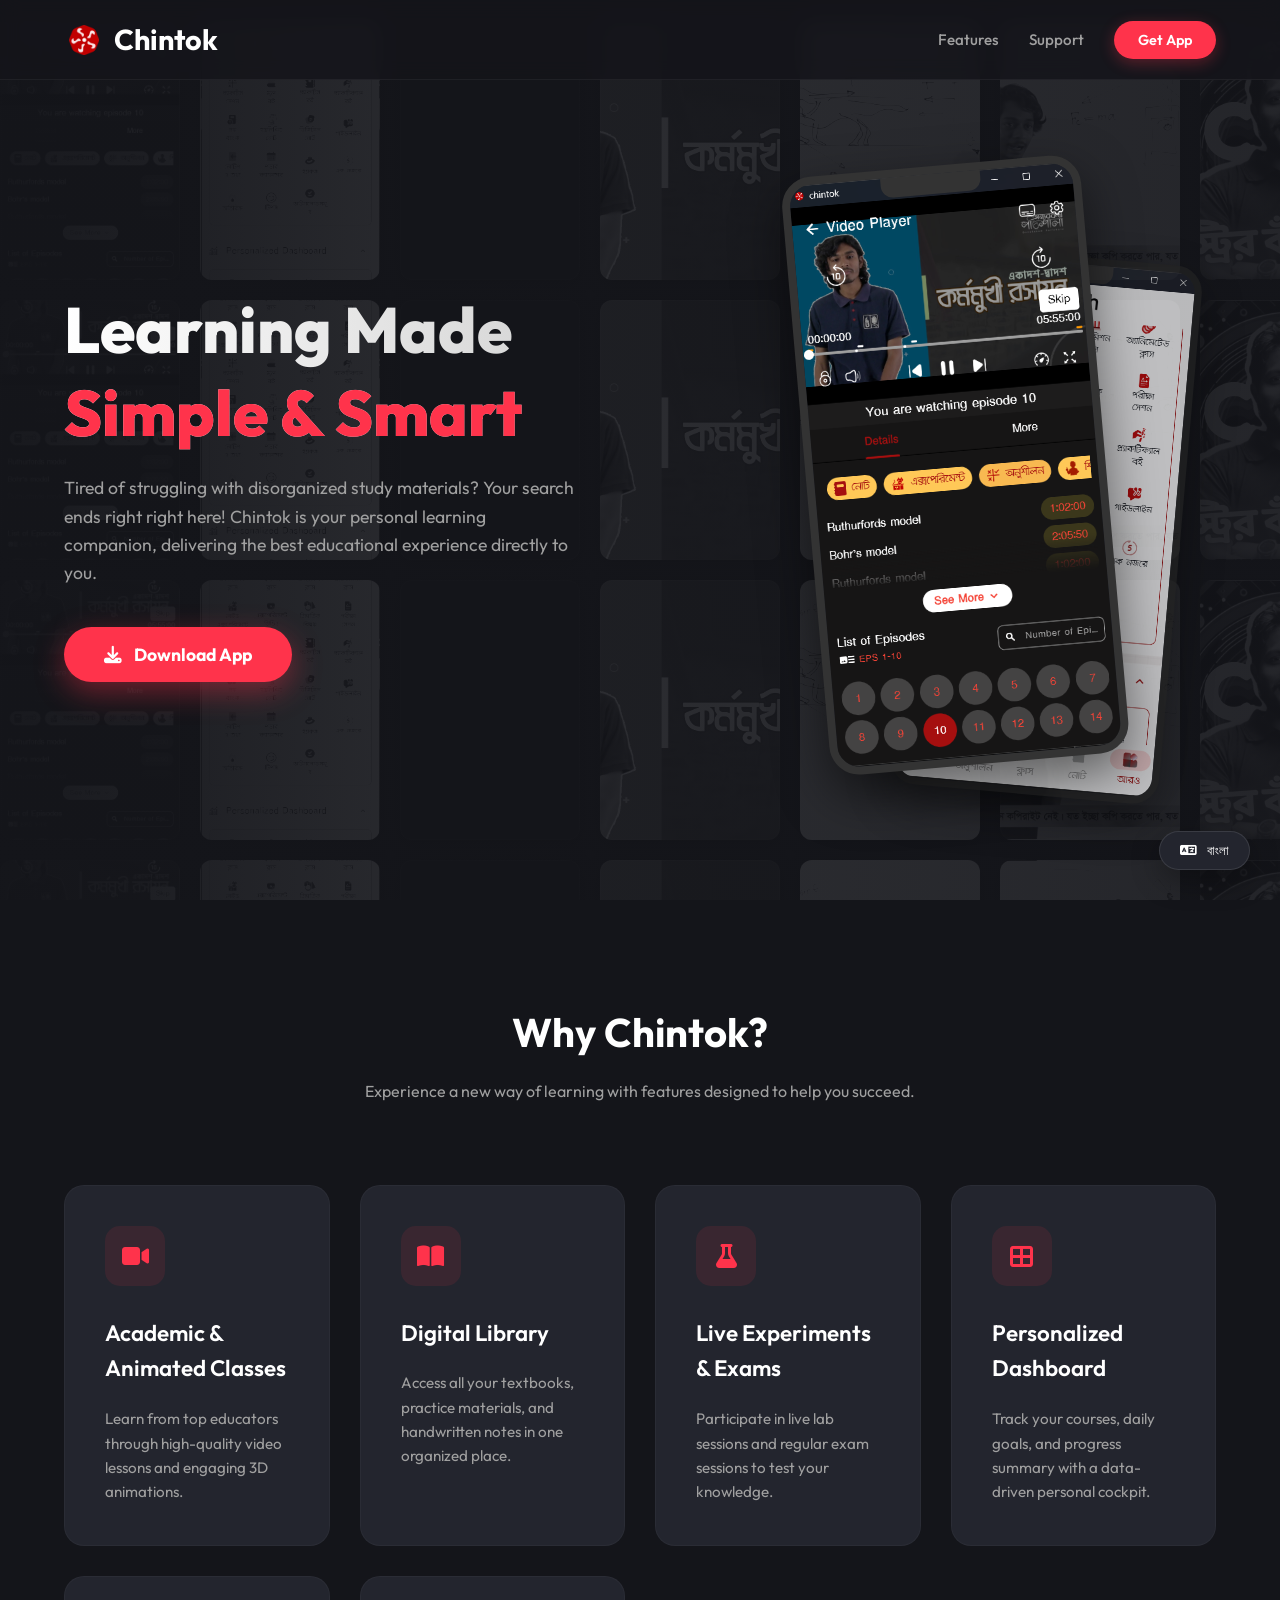
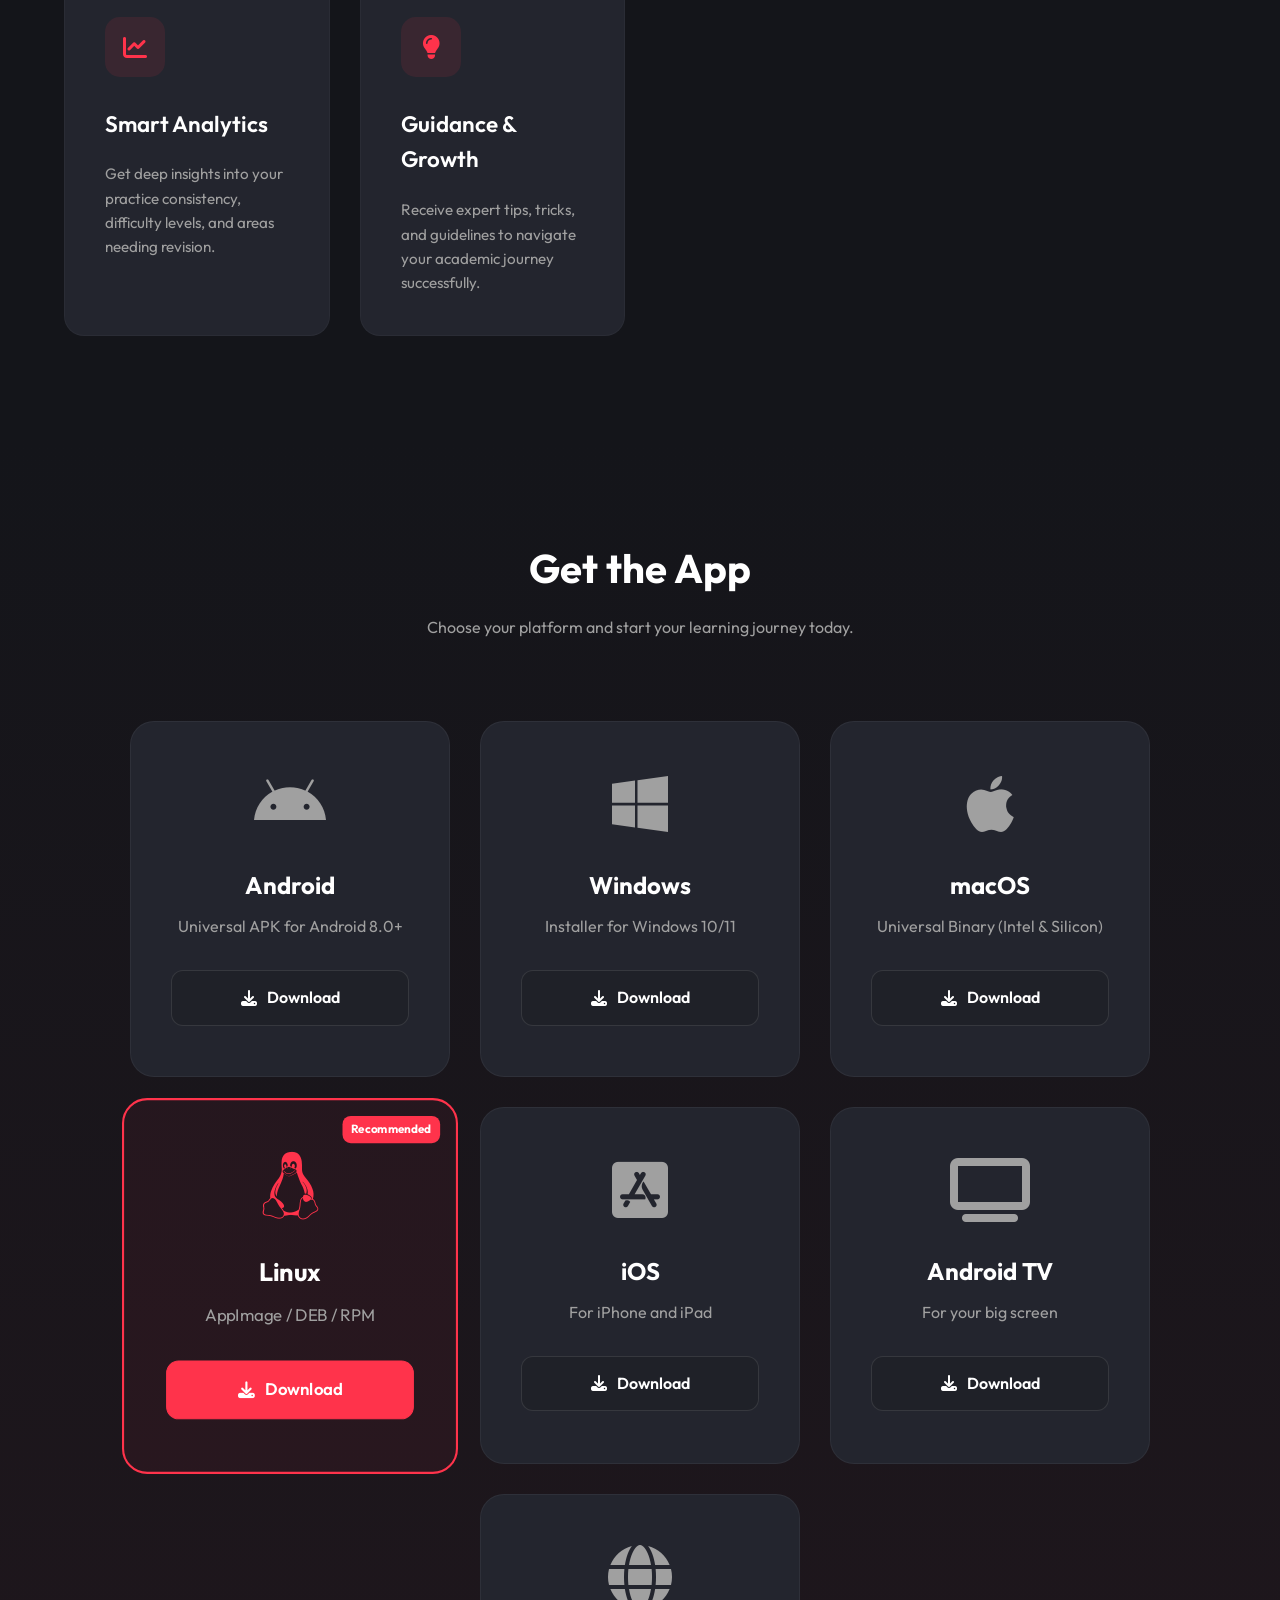
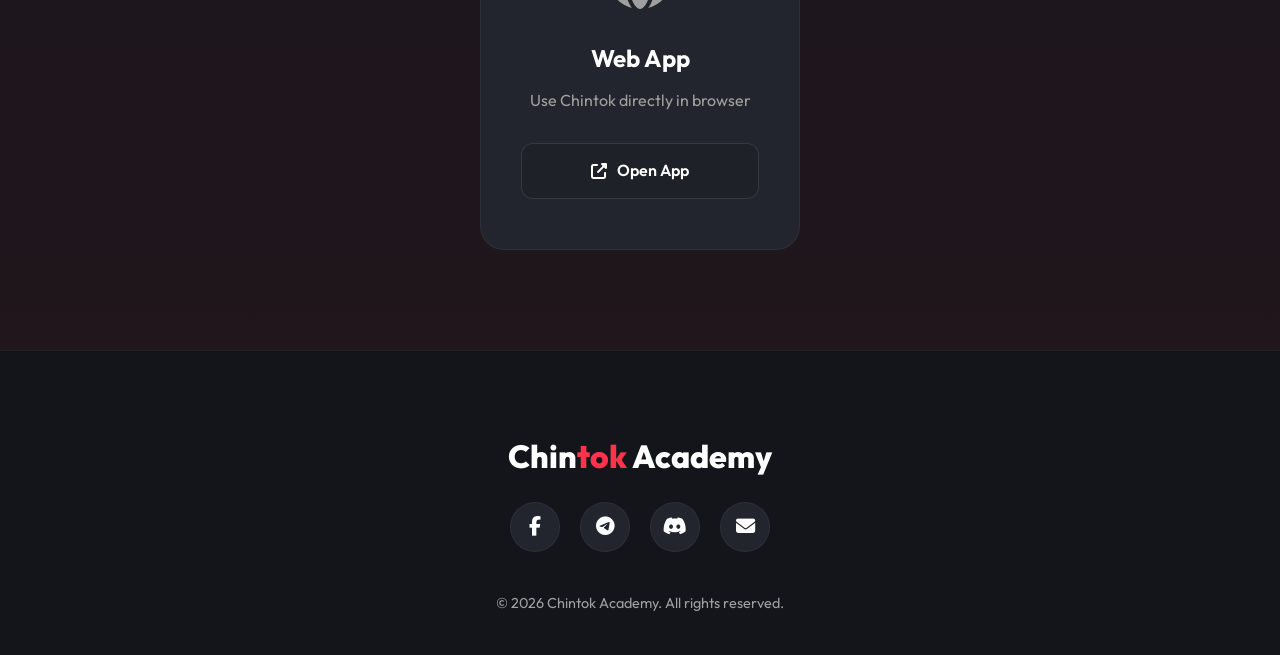
==== index.html @ e7100ada "hero, screenshot" ====
<!DOCTYPE html>
<html lang="en">
  <head>
    <meta charset="UTF-8" />
    <meta name="viewport" content="width=device-width, initial-scale=1.0" />
    <title>চিন্তক - সেরা শিক্ষার অ্যাপ</title>
    <meta
      name="description"
      content="Chintok is the ultimate learning companion. Download now for Android, Windows, Mac, Linux and Web."
    />
    
    <!-- Icons -->
    <link rel="icon" type="image/png" sizes="192x192" href="images/icons/Icon-192.png">
    <link rel="icon" type="image/png" sizes="512x512" href="images/icons/Icon-512.png">
    <link rel="apple-touch-icon" href="images/icons/Icon-192.png">
    
    <link rel="preconnect" href="https://fonts.googleapis.com" />
    <link rel="preconnect" href="https://fonts.gstatic.com" crossorigin />
    <link
      href="https://fonts.googleapis.com/css2?family=Outfit:wght@300;400;500;600;700&family=Tiro+Bangla&display=swap"
      rel="stylesheet"
    />
    <link
      href="https://cdnjs.cloudflare.com/ajax/libs/font-awesome/6.4.0/css/all.min.css"
      rel="stylesheet"
    />
    <link rel="stylesheet" href="style.css" />
  </head>
  <body>
    <header>
      <a href="#" class="logo">
        <img src="images/icons/Icon-192.png" alt="Chintok Logo">
        <span data-i18n="brand_name" style="display:inline; font-weight:700;">Chintok</span>
      </a>
      <nav>
        <ul style="display: flex; align-items: center">
          <li><a href="#features" data-i18n="nav_features">বৈশিষ্ট্য</a></li>
          <li><a href="#download" data-i18n="nav_support">সহায়তা</a></li>
          <li><a href="#download" class="btn-nav" data-i18n="nav_get_app">অ্যাপ ডাউনলোড</a></li>
        </ul>
      </nav>
    </header>

    <section class="hero">
      <div class="hero-mosaic" id="hero-mosaic">
        <!-- Will be populated by JS -->
      </div>
      <div class="hero-content">
        <h1 class="hero-title" data-i18n="hero_title">
          শিক্ষা এখন <br /><span>সহজ ও স্মার্ট</span>
        </h1>
        <p class="hero-desc" data-i18n="hero_desc">
            চিন্তক আপনার সেরা শেখার সঙ্গী। সহজ কোর্স, অগ্রগতি ট্র্যাকিং এবং ইন্টারঅ্যাক্টিভ লেসন যা আপনাকে যেকোনো বিষয়ে দক্ষ করে তুলবে।
        </p>
        <button
          class="btn-primary"
          onclick="document.getElementById('download').scrollIntoView({behavior: 'smooth'})"
          data-i18n="btn_download_hero"
        >
          <i class="fas fa-download"></i> অ্যাপ ডাউনলোড
        </button>
      </div>

      <div class="hero-visual">
        <div class="phone-mockup back">
          <div class="notch"></div>
          <div class="screen">
            <img src="images/hero_bg/Screenshot2.png" alt="App Screenshot Back" style="width: 100%; height: 100%; object-fit: cover;">
          </div>
        </div>

        <div class="phone-mockup">
          <div class="notch"></div>
          <div class="screen">
            <img src="images/hero_bg/Screenshot1.png" alt="App Screenshot Front" style="width: 100%; height: 100%; object-fit: cover;">
          </div>
        </div>
      </div>
    </section>

    <section id="features" class="features">
      <div class="section-header">
        <h2 class="section-title" data-i18n="why_chintok">কেন চিন্তক?</h2>
        <p class="section-subtitle" data-i18n="why_subtitle">
            সাফল্যের জন্য ডিজাইন করা বৈশিষ্ট্যগুলির সাথে শেখার এক নতুন অভিজ্ঞতা পান।
        </p>
      </div>

      <div class="features-grid">
        <div class="feature-card">
          <div class="feature-icon">
            <i class="fas fa-video"></i>
          </div>
          <h3 data-i18n="feat_classes_title">Academic & Animated Classes</h3>
          <p data-i18n="feat_classes_desc">
            Learn from top educators through high-quality video lessons and engaging 3D animations.
          </p>
        </div>
        <div class="feature-card">
          <div class="feature-icon">
            <i class="fas fa-book-open"></i>
          </div>
          <h3 data-i18n="feat_library_title">Digital Library</h3>
          <p data-i18n="feat_library_desc">
            Access all your textbooks, practice materials, and handwritten notes in one organized place.
          </p>
        </div>
        <div class="feature-card">
          <div class="feature-icon">
            <i class="fas fa-flask"></i>
          </div>
          <h3 data-i18n="feat_pro_session_title">Live Experiments & Exams</h3>
          <p data-i18n="feat_pro_session_desc">
            Participate in live lab sessions and regular exam sessions to test your knowledge.
          </p>
        </div>
        <div class="feature-card">
          <div class="feature-icon">
            <i class="fas fa-th-large"></i>
          </div>
          <h3 data-i18n="feat_dashboard_title">Personalized Dashboard</h3>
          <p data-i18n="feat_dashboard_desc">
            Track your courses, daily goals, and progress summary with a data-driven personal cockpit.
          </p>
        </div>
        <div class="feature-card">
          <div class="feature-icon">
            <i class="fas fa-chart-line"></i>
          </div>
          <h3 data-i18n="feat_analytics_title">Smart Analytics</h3>
          <p data-i18n="feat_analytics_desc">
            Get deep insights into your practice consistency, difficulty levels, and areas needing revision.
          </p>
        </div>
        <div class="feature-card">
          <div class="feature-icon">
            <i class="fas fa-lightbulb"></i>
          </div>
          <h3 data-i18n="feat_growth_title">Guidance & Growth</h3>
          <p data-i18n="feat_growth_desc">
            Receive expert tips, tricks, and guidelines to navigate your academic journey successfully.
          </p>
        </div>
      </div>
    </section>

    <section id="download" class="download">
      <div class="section-header">
        <h2 class="section-title" data-i18n="get_app_title">অ্যাপটি ডাউনলোড করুন</h2>
        <p class="section-subtitle" data-i18n="get_app_subtitle">
            আপনার প্ল্যাটফর্মটি বেছে নিন এবং আজই আপনার শেখার যাত্রা শুরু করুন।
        </p>
      </div>

      <div class="download-grid">
        <!-- Android -->
        <div class="download-card" id="card-android">
          <div class="rec-badge" data-i18n="rec_badge">প্রস্তাবিত</div>
          <i class="fab fa-android device-icon"></i>
          <h3 data-i18n="dev_android">অ্যান্ড্রয়েড</h3>
          <p data-i18n="dev_android_desc">অ্যান্ড্রয়েড ৮.০+ এর জন্য</p>
          <a href="coming-soon.html" class="btn-download" data-i18n="btn_download"
            ><i class="fas fa-download"></i> ডাউনলোড</a
          >
        </div>

        <!-- Windows -->
        <div class="download-card" id="card-windows">
          <div class="rec-badge" data-i18n="rec_badge">প্রস্তাবিত</div>
          <i class="fab fa-windows device-icon"></i>
          <h3 data-i18n="dev_windows">উইন্ডোজ</h3>
          <p data-i18n="dev_windows_desc">উইন্ডোজ ১০/১১ এর জন্য</p>
          <a href="coming-soon.html" class="btn-download" data-i18n="btn_download"
            ><i class="fas fa-download"></i> ডাউনলোড</a
          >
        </div>

        <!-- Mac -->
        <div class="download-card" id="card-mac">
          <div class="rec-badge" data-i18n="rec_badge">প্রস্তাবিত</div>
          <i class="fab fa-apple device-icon"></i>
          <h3 data-i18n="dev_mac">ম্যাক</h3>
          <p data-i18n="dev_mac_desc">অ্যাপল সিলিকন এবং ইন্টেল</p>
          <a href="coming-soon.html" class="btn-download" data-i18n="btn_download"
            ><i class="fas fa-download"></i> ডাউনলোড</a
          >
        </div>

        <!-- Linux -->
        <div class="download-card" id="card-linux">
          <div class="rec-badge" data-i18n="rec_badge">প্রস্তাবিত</div>
          <i class="fab fa-linux device-icon"></i>
          <h3 data-i18n="dev_linux">লিনাক্স</h3>
          <p data-i18n="dev_linux_desc">AppImage / DEB / RPM</p>
          <a href="coming-soon.html" class="btn-download" data-i18n="btn_download"
            ><i class="fas fa-download"></i> ডাউনলোড</a
          >
        </div>

         <!-- iOS -->
        <div class="download-card" id="card-ios">
            <div class="rec-badge" data-i18n="rec_badge">প্রস্তাবিত</div>
            <i class="fab fa-app-store-ios device-icon"></i>
            <h3 data-i18n="dev_ios">আইওএস</h3>
            <p data-i18n="dev_ios_desc">আইফোন এবং আইপ্যাড</p>
            <a href="coming-soon.html" class="btn-download" data-i18n="btn_download"
              ><i class="fas fa-download"></i> ডাউনলোড</a
            >
        </div>

        <!-- Android TV -->
        <div class="download-card" id="card-tv">
            <div class="rec-badge" data-i18n="rec_badge">প্রস্তাবিত</div>
            <i class="fas fa-tv device-icon"></i>
            <h3 data-i18n="dev_tv">অ্যান্ড্রয়েড টিভি</h3>
            <p data-i18n="dev_tv_desc">স্মার্ট টিভির জন্য</p>
            <a href="coming-soon.html" class="btn-download" data-i18n="btn_download"
              ><i class="fas fa-download"></i> ডাউনলোড</a
            >
        </div>

        <!-- Web -->
        <div class="download-card" id="card-web">
          <div class="rec-badge" data-i18n="instant_badge">তাৎক্ষণিক প্রবেশ</div>
          <i class="fas fa-globe device-icon"></i>
          <h3 data-i18n="dev_web">ওয়েব অ্যাপ</h3>
          <p data-i18n="dev_web_desc">সরাসরি ব্রাউজারে ব্যবহার করুন</p>
          <a
            href="https://rashidul.is-a.dev"
            target="_blank"
            rel="noopener"
            class="btn-download"
            data-i18n="btn_open_app"
            ><i class="fas fa-external-link-alt"></i> অ্যাপ খুলুন</a
          >
        </div>
      </div>
    </section>

    <footer>
      <div class="footer-logo" data-i18n="brand_footer">Chin<span>tok</span> Academy</div>

      <div class="social-links">
        <a 
          href="https://www.facebook.com/profile.php?id=61584694592424"
          target="_blank"
          rel="noopener"
          class="social-btn"
          ><i class="fab fa-facebook-f"></i
        ></a>
        <a href="https://t.me/ChintokBD" target="_blank" rel="noopener" class="social-btn"
          ><i class="fab fa-telegram-plane"></i
        ></a>
        <a
          href="#"
          class="social-btn"
          onclick="alert('Discord community coming soon!')"
          ><i class="fab fa-discord"></i
        ></a>
        <a href="mailto:chintokedu@gmail.com" class="social-btn"
          ><i class="fas fa-envelope"></i
        ></a>
      </div>

      <p class="copyright" data-i18n="footer_rights">&copy; ২০২৬ চিন্তক একাডেমি। সর্বস্বত্ব সংরক্ষিত।</p>
    </footer>
    
    <!-- Language Toggle Button -->
    <button id="lang-toggle" class="lang-toggle">
        <i class="fas fa-language"></i> English
    </button>

    <script src="main.js"></script>
  </body>
</html>
---- style.css ----
:root {
  --bg-primary: #14151a;
  --bg-secondary: #1f2128;
  --bg-card: #23252e;
  --primary: #ff334b;
  --primary-hover: #d62238;
  --text-main: #ffffff;
  --text-muted: #a0a0a0;
  --nav-height: 80px;
  --transition: all 0.3s ease;
}

* {
  margin: 0;
  padding: 0;
  box-sizing: border-box;
  outline: none;
}

body {
  font-family: "Outfit", sans-serif;
  background-color: var(--bg-primary);
  color: var(--text-main);
  overflow-x: hidden;
  line-height: 1.6;
}

body:lang(bn) {
  font-family: "Tiro Bangla", serif;
}

a {
  text-decoration: none;
  color: inherit;
}
ul {
  list-style: none;
}
button {
  cursor: pointer;
  border: none;
  font-family: inherit;
}

/* --- Header --- */
header {
  position: fixed;
  top: 0;
  left: 0;
  width: 100%;
  height: var(--nav-height);
  display: flex;
  align-items: center;
  justify-content: space-between;
  padding: 0 5%;
  z-index: 1000;
  background: rgba(20, 21, 26, 0.85);
  backdrop-filter: blur(10px);
  border-bottom: 1px solid rgba(255, 255, 255, 0.05);
}

.logo {
  font-size: 1.8rem;
  font-weight: 700;
  color: var(--text-main);
  display: flex;
  align-items: center;
  gap: 10px;
}

.logo img {
  width: 40px;
  height: 40px;
  border-radius: 8px; /* Optional rounded corners */
  object-fit: contain;
}

nav ul {
  display: flex;
  gap: 30px;
  align-items: center;
}

nav a {
  font-weight: 500;
  font-size: 0.95rem;
  color: var(--text-muted);
  transition: var(--transition);
}

nav a:hover,
nav a.active {
  color: var(--text-main);
}

.btn-nav {
  background-color: var(--primary);
  color: white;
  padding: 10px 24px;
  border-radius: 30px;
  font-weight: 600;
  font-size: 0.9rem;
  transition: var(--transition);
  box-shadow: 0 4px 15px rgba(255, 51, 75, 0.3);
}

.btn-nav:hover {
  background-color: var(--primary-hover);
  transform: translateY(-2px);
  box-shadow: 0 6px 20px rgba(255, 51, 75, 0.4);
}

/* --- Hero Section --- */
.hero {
  min-height: 100vh;
  display: flex;
  align-items: center;
  justify-content: space-between;
  padding: 120px 5% 50px;
  position: relative;
  overflow: hidden;
  background-color: var(--bg-primary);
  z-index: 1;
}

/* Hero Background Mosaic Wall */
.hero-mosaic {
  position: absolute;
  top: 0;
  left: 0;
  width: 100%;
  height: 100%;
  z-index: -2;
  display: flex;
  flex-direction: column;
  gap: 20px;
  padding: 20px 0;
  opacity: 0.35; /* Increased from 0.15 for more visibility */
  pointer-events: none;
  overflow: hidden;
}

.mosaic-row {
  display: flex;
  gap: 20px;
  width: max-content;
}

.mosaic-row.forward {
  animation: scrollForward 80s linear infinite;
}

.mosaic-row.backward {
  animation: scrollBackward 80s linear infinite;
}

@keyframes scrollForward {
  0% { transform: translateX(0); }
  100% { transform: translateX(calc(-50% - 10px)); }
}

@keyframes scrollBackward {
  0% { transform: translateX(calc(-50% - 10px)); }
  100% { transform: translateX(0); }
}

.mosaic-item {
  width: 180px;
  height: 260px;
  border-radius: 12px;
  background-size: cover;
  background-position: center;
  flex-shrink: 0;
  box-shadow: 0 4px 15px rgba(0,0,0,0.5);
  border: 1px solid rgba(255,255,255,0.05);
  filter: grayscale(1) brightness(1.2); /* Added brightness for more exposure */
}

/* Dark Gradient Overlay for readability */
.hero::after {
  content: "";
  position: absolute;
  top: 0;
  left: 0;
  width: 100%;
  height: 100%;
  background: linear-gradient(
    90deg,
    rgba(20, 21, 26, 0.95) 0%,
    rgba(20, 21, 26, 0.7) 40%,
    rgba(20, 21, 26, 0.8) 100%
  );
  z-index: -1;
}

.hero-content {
  max-width: 50%;
  z-index: 10;
}

.hero-title {
  font-size: 4rem;
  font-weight: 800;
  line-height: 1.3;
  margin-bottom: 20px;
  background: linear-gradient(to right, #fff, #cecece);
  -webkit-background-clip: text;
  background-clip: text;
  -webkit-text-fill-color: transparent;
}

.hero-title span {
  color: var(--primary);
  -webkit-text-fill-color: var(--primary);
}

.hero-desc {
  font-size: 1.1rem;
  color: var(--text-muted);
  margin-bottom: 40px;
  max-width: 90%;
}

.btn-primary {
  display: inline-flex;
  align-items: center;
  gap: 12px;
  background-color: var(--primary);
  color: white;
  padding: 16px 40px;
  border-radius: 50px;
  font-weight: 700;
  font-size: 1.1rem;
  transition: var(--transition);
  box-shadow: 0 10px 30px rgba(255, 51, 75, 0.4);
}

.btn-primary:hover {
  background-color: var(--primary-hover);
  transform: translateY(-4px);
  box-shadow: 0 15px 40px rgba(255, 51, 75, 0.5);
}

.hero-visual {
  position: relative;
  width: 45%;
  height: 600px;
  display: flex;
  justify-content: center;
  align-items: center;
}

/* --- Mockups --- */
.phone-mockup {
  width: 300px;
  height: 600px;
  background: var(--bg-secondary);
  border-radius: 30px; /* Reduced from 40px for a more modern look */
  border: 8px solid #333; /* Slightly thicker and lighter for visibility */
  position: relative;
  box-shadow: 0 20px 50px rgba(0, 0, 0, 0.5);
  overflow: hidden;
  transform: rotate(-5deg) translateY(-20px);
  z-index: 2;
}

.phone-mockup.back {
  position: absolute;
  right: 20px;
  top: 40px;
  transform: rotate(5deg) scale(0.9);
  z-index: 1;
  opacity: 0.7;
  border-color: #222;
}

.screen {
  width: 100%;
  height: 100%;
  background: #1a1a1a;
  position: relative;
  display: flex;
  flex-direction: column;
}

.screen-header {
  height: 60px;
  background: linear-gradient(
    180deg,
    rgba(0, 0, 0, 0.6) 0%,
    transparent 100%
  );
  padding: 15px;
  display: flex;
  justify-content: space-between;
  align-items: center;
  color: white;
  font-size: 0.8rem;
}

.app-content {
  padding: 20px;
  flex: 1;
}

.card-skeleton {
  width: 100%;
  height: 120px;
  background: rgba(255, 255, 255, 0.05);
  border-radius: 15px;
  margin-bottom: 20px;
  display: flex;
  padding: 15px;
  gap: 15px;
}

.sk-img {
  width: 80px;
  height: 100%;
  background: #333;
  border-radius: 10px;
}

.sk-lines {
  flex: 1;
  display: flex;
  flex-direction: column;
  gap: 10px;
  justify-content: center;
}

.sk-line {
  height: 10px;
  background: #333;
  border-radius: 5px;
  width: 100%;
}

.sk-line.short {
  width: 60%;
}

.notch {
  position: absolute;
  top: 0;
  left: 50%;
  transform: translateX(-50%);
  width: 100px; /* Slimmed down */
  height: 20px; /* Slimmed down */
  background: #333; /* Match bezel */
  border-bottom-left-radius: 12px;
  border-bottom-right-radius: 12px;
  z-index: 10;
}

/* --- Features Section --- */
.features {
  padding: 100px 5%;
  background: var(--bg-primary);
}

.section-header {
  text-align: center;
  margin-bottom: 80px;
}

.section-title {
  font-size: 2.5rem;
  font-weight: 700;
  margin-bottom: 15px;
}

.section-subtitle {
  font-size: 1rem;
  color: var(--text-muted);
  max-width: 600px;
  margin: 0 auto;
}

.features-grid {
  display: grid;
  grid-template-columns: repeat(auto-fit, minmax(260px, 1fr));
  gap: 30px;
}

.feature-card {
  background: var(--bg-card);
  padding: 40px;
  border-radius: 20px;
  transition: var(--transition);
  border: 1px solid rgba(255, 255, 255, 0.03);
  display: flex;
  flex-direction: column;
  align-items: flex-start;
  gap: 20px;
}

.feature-card:hover {
  transform: translateY(-10px);
  background: var(--bg-secondary);
  border-color: rgba(255, 51, 75, 0.2);
}

.feature-icon {
  width: 60px;
  height: 60px;
  border-radius: 15px;
  background: rgba(255, 51, 75, 0.1);
  color: var(--primary);
  display: flex;
  align-items: center;
  justify-content: center;
  font-size: 1.5rem;
  margin-bottom: 10px;
}

.feature-card h3 {
  font-size: 1.4rem;
  font-weight: 600;
}

.feature-card p {
  color: var(--text-muted);
  font-size: 0.95rem;
  line-height: 1.6;
}

/* --- Download Section --- */
.download {
  padding: 100px 5%;
  background: linear-gradient(
    180deg,
    var(--bg-primary) 0%,
    rgba(255, 51, 75, 0.05) 100%
  );
}

.download-grid {
  display: flex;
  justify-content: center;
  gap: 30px;
  margin-top: 60px;
  flex-wrap: wrap;
}

.download-card {
  background: var(--bg-card);
  padding: 50px 40px;
  border-radius: 24px;
  text-align: center;
  width: 100%;
  max-width: 320px;
  border: 1px solid rgba(255, 255, 255, 0.05);
  transition: var(--transition);
  position: relative;
  overflow: hidden;
}

/* Logic for recommended card highlighting */
.download-card.recommended {
  border: 2px solid var(--primary);
  background: rgba(255, 51, 75, 0.05);
  transform: scale(1.05);
}

.rec-badge {
  position: absolute;
  top: 15px;
  right: 15px;
  background: var(--primary);
  color: white;
  font-size: 0.7rem;
  padding: 4px 8px;
  border-radius: 8px;
  font-weight: 700;
  display: none;
}
.download-card.recommended .rec-badge {
  display: block;
}

.download-card:hover {
  transform: translateY(-10px);
  box-shadow: 0 20px 40px rgba(0, 0, 0, 0.4);
}

.device-icon {
  font-size: 4rem;
  color: var(--text-muted);
  margin-bottom: 30px;
  transition: var(--transition);
}

.download-card:hover .device-icon,
.download-card.recommended .device-icon {
  color: var(--primary);
}

.download-card h3 {
  font-size: 1.5rem;
  margin-bottom: 10px;
}

.download-card p {
  color: var(--text-muted);
  margin-bottom: 30px;
}

.btn-download {
  display: flex;
  align-items: center;
  justify-content: center;
  gap: 10px;
  background: var(--bg-secondary);
  color: white;
  padding: 14px 20px;
  border-radius: 12px;
  font-weight: 600;
  transition: var(--transition);
  width: 100%;
  border: 1px solid rgba(255, 255, 255, 0.1);
}

.download-card.recommended .btn-download,
.btn-download:hover {
  background: var(--primary);
  border-color: var(--primary);
}

/* --- Footer --- */
footer {
  padding: 80px 5% 40px;
  background: var(--bg-primary);
  border-top: 1px solid rgba(255, 255, 255, 0.05);
  text-align: center;
}

.footer-logo {
  font-size: 2rem;
  font-weight: 800;
  margin-bottom: 20px;
  color: var(--text-main);
  display: inline-block;
}

.footer-logo span {
  color: var(--primary);
}

.social-links {
  display: flex;
  justify-content: center;
  gap: 20px;
  margin-bottom: 40px;
}

.social-btn {
  width: 50px;
  height: 50px;
  border-radius: 50%;
  background: var(--bg-card);
  color: var(--text-main);
  display: flex;
  align-items: center;
  justify-content: center;
  font-size: 1.2rem;
  transition: var(--transition);
  border: 1px solid rgba(255, 255, 255, 0.05);
}

.social-btn:hover {
  background: var(--primary);
  transform: scale(1.1);
  border-color: var(--primary);
}

.copyright {
  color: var(--text-muted);
  font-size: 0.9rem;
}

/* --- Coming Soon Page --- */
.coming-soon-container {
  min-height: 100vh;
  display: flex;
  align-items: center;
  justify-content: center;
  background: radial-gradient(circle at center, #2a2c35 0%, #14151a 100%);
  padding: 20px;
}

.glass-card {
  background: rgba(255, 255, 255, 0.05);
  backdrop-filter: blur(10px);
  padding: 60px 40px;
  border-radius: 30px;
  text-align: center;
  border: 1px solid rgba(255, 255, 255, 0.1);
  max-width: 600px;
  width: 100%;
  box-shadow: 0 20px 50px rgba(0, 0, 0, 0.5);
}

.construction-icon {
  font-size: 5rem;
  color: var(--primary);
  margin-bottom: 30px;
  animation: swing 2s infinite ease-in-out;
}

@keyframes swing {
  0%,
  100% {
    transform: rotate(-10deg);
  }
  50% {
    transform: rotate(10deg);
  }
}

.coming-soon-title {
  font-size: 3rem;
  font-weight: 700;
  margin-bottom: 10px;
}

.coming-soon-subtitle {
  font-size: 1.5rem;
  color: var(--text-muted);
  margin-bottom: 30px;
  font-weight: 500;
}

.coming-soon-text {
  color: var(--text-muted);
  margin-bottom: 40px;
  line-height: 1.8;
}

/* Language Toggle Button */
.lang-toggle {
  position: fixed;
  bottom: 30px;
  right: 30px;
  background: var(--bg-card);
  border: 1px solid rgba(255, 255, 255, 0.1);
  padding: 10px 20px;
  border-radius: 50px;
  color: var(--text-main);
  display: flex;
  align-items: center;
  gap: 10px;
  cursor: pointer;
  box-shadow: 0 10px 30px rgba(0, 0, 0, 0.3);
  z-index: 9999;
  transition: var(--transition);
}

.lang-toggle:hover {
  background: var(--primary);
  border-color: var(--primary);
  transform: translateY(-5px);
}

/* Responsive */
@media (max-width: 1024px) {
  .hero-title {
    font-size: 3.5rem;
  }
}

@media (max-width: 968px) {
  .hero {
    flex-direction: column;
    padding-top: 150px;
    padding-bottom: 50px;
    text-align: center;
  }

  .hero-content {
    max-width: 100%;
    margin-bottom: 60px;
  }

  .hero-title {
    font-size: 3rem;
  }

  .hero-desc {
    margin-left: auto;
    margin-right: auto;
  }

  .hero-visual {
    width: 100%;
    height: auto;
    min-height: 500px;
    overflow: visible;
  }

  .phone-mockup {
    width: 260px;
    height: 520px;
  }
}

@media (max-width: 768px) {
  :root {
    --nav-height: 70px;
  }

  .section-title {
    font-size: 2rem;
  }

  .hero-title {
    font-size: 2.5rem;
  }

  .features-grid {
    gap: 20px;
  }

  .feature-card {
    padding: 30px;
  }

  /* Coming Soon Responsive */
  .coming-soon-title {
    font-size: 2.2rem;
  }
  .coming-soon-subtitle {
    font-size: 1.2rem;
  }
  .glass-card {
    padding: 40px 20px;
    margin: 0 15px;
  }
  .construction-icon {
    font-size: 4rem;
  }
}

@media (max-width: 600px) {
  header {
    flex-direction: column;
    height: auto;
    padding: 15px;
    background: rgba(20, 21, 26, 0.95);
  }

  .logo {
    margin-bottom: 15px;
  }

  nav ul {
    gap: 15px;
    flex-wrap: wrap;
    justify-content: center;
  }

  .hero {
    padding-top: 180px;
  }

  .hero-title {
    font-size: 2.2rem;
  }

  .hero-visual {
    width: 100%;
    min-height: 500px; /* Increased to accommodate larger phones */
    display: flex;
    justify-content: center;
    align-items: center;
    position: relative;
    margin-top: 20px;
  }

  .phone-mockup {
    width: 220px; /* Increased from 180px */
    height: 440px; /* Adjusted height */
    border-radius: 25px;
    border-width: 5px;
    transform: none;
    z-index: 2;
    position: relative;
  }

  .notch {
    width: 80px;
    height: 16px;
    border-bottom-left-radius: 10px;
    border-bottom-right-radius: 10px;
  }

  .phone-mockup.back {
    position: absolute;
    display: block;
    left: 50%; /* Center start */
    top: 50%;
    transform: translate(-10%, -45%) scale(0.9) rotate(8deg); /* Adjusted for better overlap */
    z-index: 1;
    opacity: 0.5;
  }

  .download-grid {
    gap: 20px;
  }
  
  .lang-toggle {
    bottom: 20px;
    right: 20px;
    padding: 8px 16px;
    font-size: 0.9rem;
  }

  /* Coming Soon Small Mobile */
  .coming-soon-title {
    font-size: 1.8rem;
  }
  .coming-soon-subtitle {
    font-size: 1rem;
    margin-bottom: 20px;
  }
  .coming-soon-text {
    font-size: 0.9rem;
  }
  .construction-icon {
    font-size: 3rem;
    margin-bottom: 20px;
  }
}

@media (max-width: 380px) {
  .phone-mockup {
    width: 190px;
    height: 380px;
  }
  
  .hero-visual {
    min-height: 420px;
  }

  .hero-title {
    font-size: 1.8rem;
  }
}
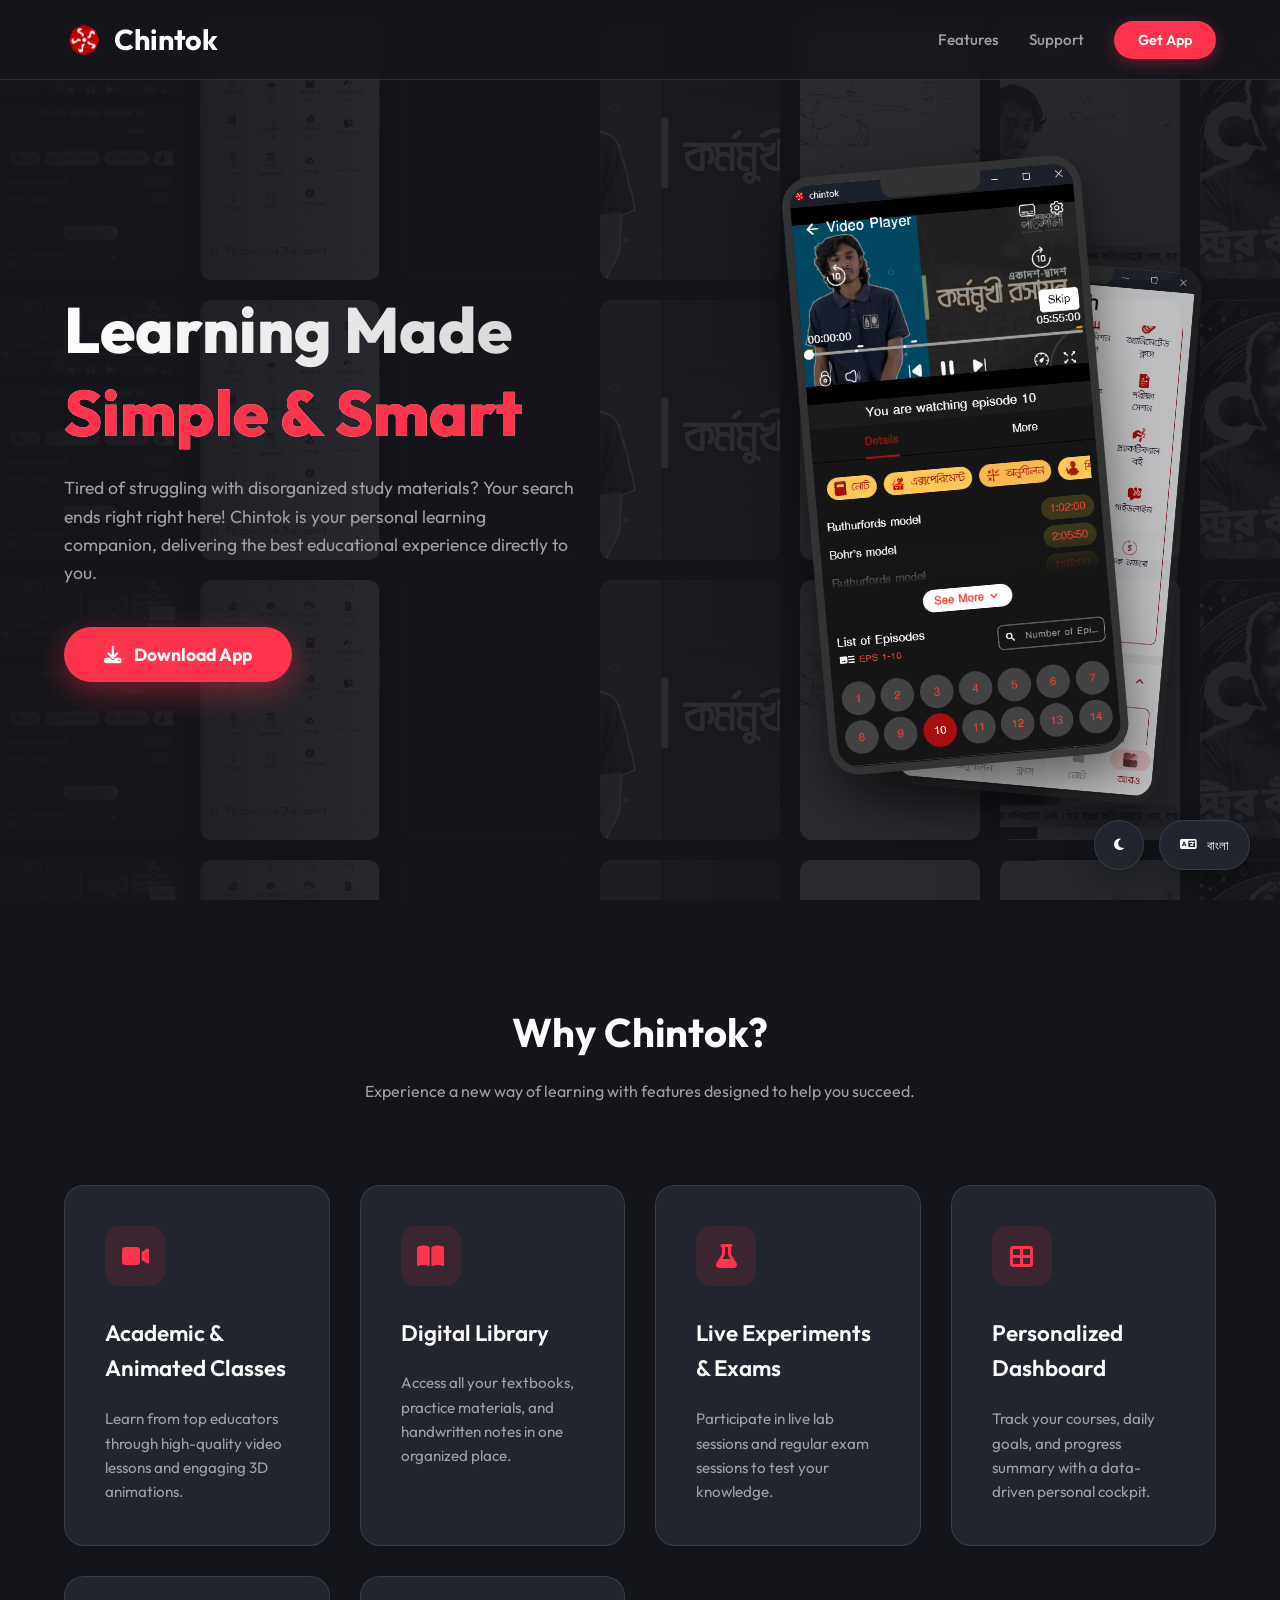
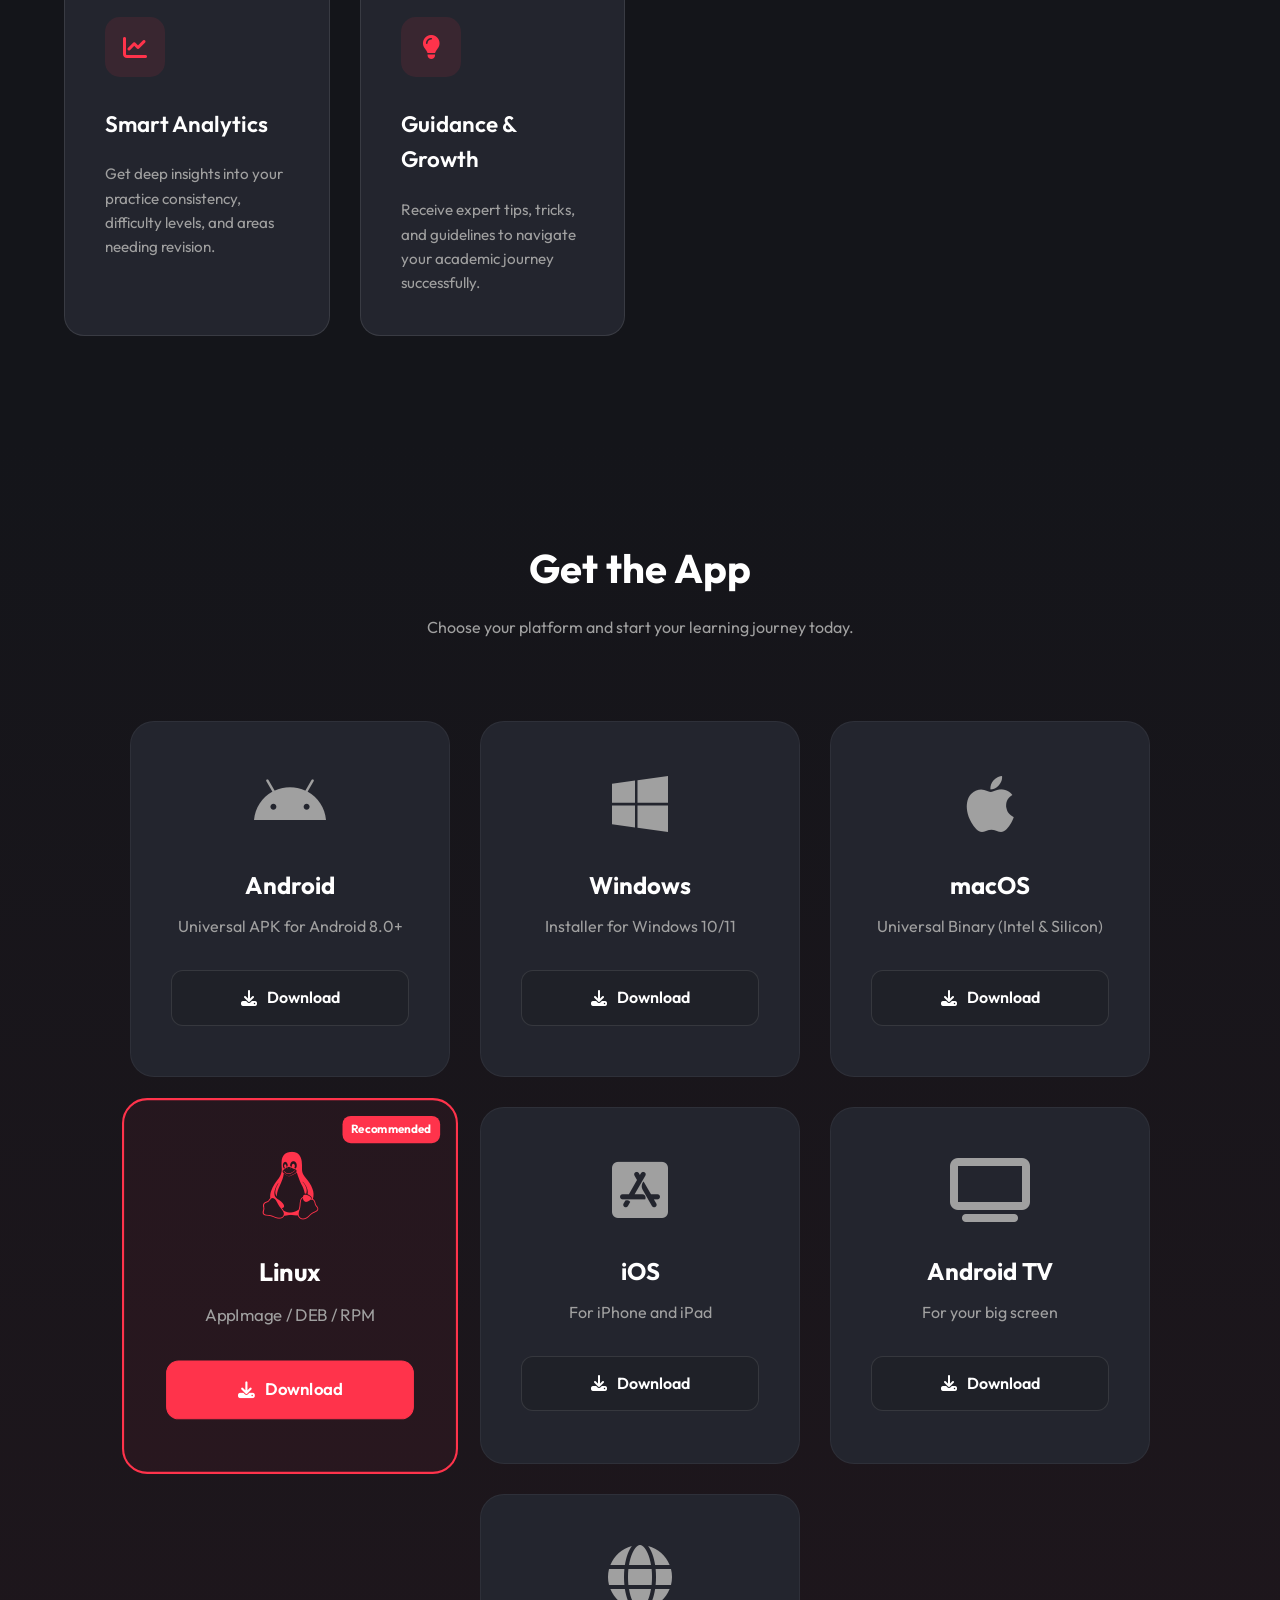
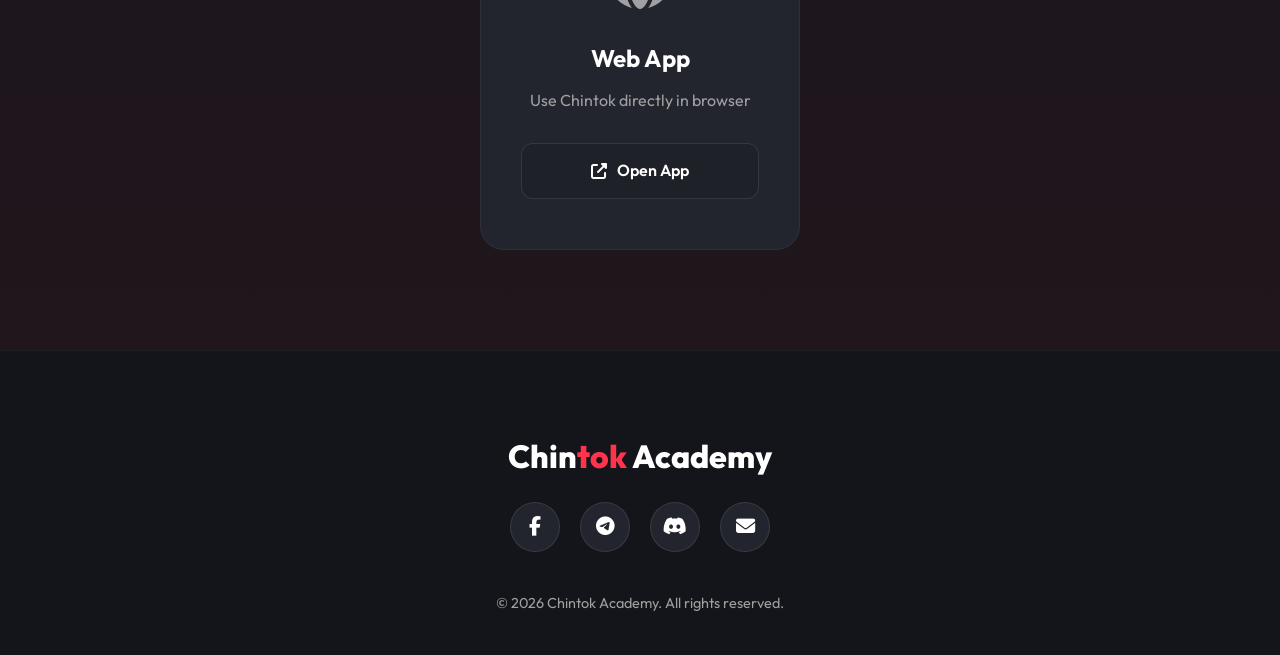
==== commit 0a5f8ee6: "theme toggle" ====
--- a/index.html
+++ b/index.html
@@ -265,10 +265,15 @@
       <p class="copyright" data-i18n="footer_rights">&copy; ২০২৬ চিন্তক একাডেমি। সর্বস্বত্ব সংরক্ষিত।</p>
     </footer>
     
-    <!-- Language Toggle Button -->
-    <button id="lang-toggle" class="lang-toggle">
-        <i class="fas fa-language"></i> English
-    </button>
+    <!-- Floating Controls -->
+    <div class="floating-controls">
+        <button id="theme-toggle" class="theme-toggle" title="Toggle Theme">
+            <i class="fas fa-moon"></i>
+        </button>
+        <button id="lang-toggle" class="lang-toggle">
+            <i class="fas fa-language"></i> English
+        </button>
+    </div>
 
     <script src="main.js"></script>
   </body>
--- a/style.css
+++ b/style.css
@@ -8,6 +8,22 @@
   --text-muted: #a0a0a0;
   --nav-height: 80px;
   --transition: all 0.3s ease;
+  --glass-bg: rgba(255, 255, 255, 0.05);
+  --glass-border: rgba(255, 255, 255, 0.1);
+  --header-bg: rgba(20, 21, 26, 0.85);
+  --hero-overlay: linear-gradient(90deg, rgba(20, 21, 26, 0.95) 0%, rgba(20, 21, 26, 0.7) 40%, rgba(20, 21, 26, 0.8) 100%);
+}
+
+[data-theme="light"] {
+  --bg-primary: #f8f9fa;
+  --bg-secondary: #ffffff;
+  --bg-card: #ffffff;
+  --text-main: #1a1a1a;
+  --text-muted: #666666;
+  --glass-bg: rgba(0, 0, 0, 0.05);
+  --glass-border: rgba(0, 0, 0, 0.1);
+  --header-bg: rgba(248, 249, 250, 0.85);
+  --hero-overlay: linear-gradient(90deg, rgba(248, 249, 250, 0.95) 0%, rgba(248, 249, 250, 0.7) 40%, rgba(248, 249, 250, 0.8) 100%);
 }
 
 * {
@@ -54,9 +70,9 @@
   justify-content: space-between;
   padding: 0 5%;
   z-index: 1000;
-  background: rgba(20, 21, 26, 0.85);
+  background: var(--header-bg);
   backdrop-filter: blur(10px);
-  border-bottom: 1px solid rgba(255, 255, 255, 0.05);
+  border-bottom: 1px solid var(--glass-border);
 }
 
 .logo {
@@ -184,12 +200,7 @@
   left: 0;
   width: 100%;
   height: 100%;
-  background: linear-gradient(
-    90deg,
-    rgba(20, 21, 26, 0.95) 0%,
-    rgba(20, 21, 26, 0.7) 40%,
-    rgba(20, 21, 26, 0.8) 100%
-  );
+  background: var(--hero-overlay);
   z-index: -1;
 }
 
@@ -388,7 +399,7 @@
   padding: 40px;
   border-radius: 20px;
   transition: var(--transition);
-  border: 1px solid rgba(255, 255, 255, 0.03);
+  border: 1px solid var(--glass-border);
   display: flex;
   flex-direction: column;
   align-items: flex-start;
@@ -565,7 +576,7 @@
   justify-content: center;
   font-size: 1.2rem;
   transition: var(--transition);
-  border: 1px solid rgba(255, 255, 255, 0.05);
+  border: 1px solid var(--glass-border);
 }
 
 .social-btn:hover {
@@ -590,12 +601,12 @@
 }
 
 .glass-card {
-  background: rgba(255, 255, 255, 0.05);
+  background: var(--glass-bg);
   backdrop-filter: blur(10px);
   padding: 60px 40px;
   border-radius: 30px;
   text-align: center;
-  border: 1px solid rgba(255, 255, 255, 0.1);
+  border: 1px solid var(--glass-border);
   max-width: 600px;
   width: 100%;
   box-shadow: 0 20px 50px rgba(0, 0, 0, 0.5);
@@ -637,13 +648,18 @@
   line-height: 1.8;
 }
 
-/* Language Toggle Button */
-.lang-toggle {
+.floating-controls {
   position: fixed;
   bottom: 30px;
   right: 30px;
+  display: flex;
+  gap: 15px;
+  z-index: 9999;
+}
+
+.theme-toggle, .lang-toggle {
   background: var(--bg-card);
-  border: 1px solid rgba(255, 255, 255, 0.1);
+  border: 1px solid var(--glass-border);
   padding: 10px 20px;
   border-radius: 50px;
   color: var(--text-main);
@@ -652,13 +668,21 @@
   gap: 10px;
   cursor: pointer;
   box-shadow: 0 10px 30px rgba(0, 0, 0, 0.3);
-  z-index: 9999;
   transition: var(--transition);
-}
-
-.lang-toggle:hover {
+  font-weight: 500;
+}
+
+.theme-toggle {
+  width: 50px;
+  height: 50px;
+  padding: 0;
+  justify-content: center;
+}
+
+.theme-toggle:hover, .lang-toggle:hover {
   background: var(--primary);
   border-color: var(--primary);
+  color: white;
   transform: translateY(-5px);
 }
 
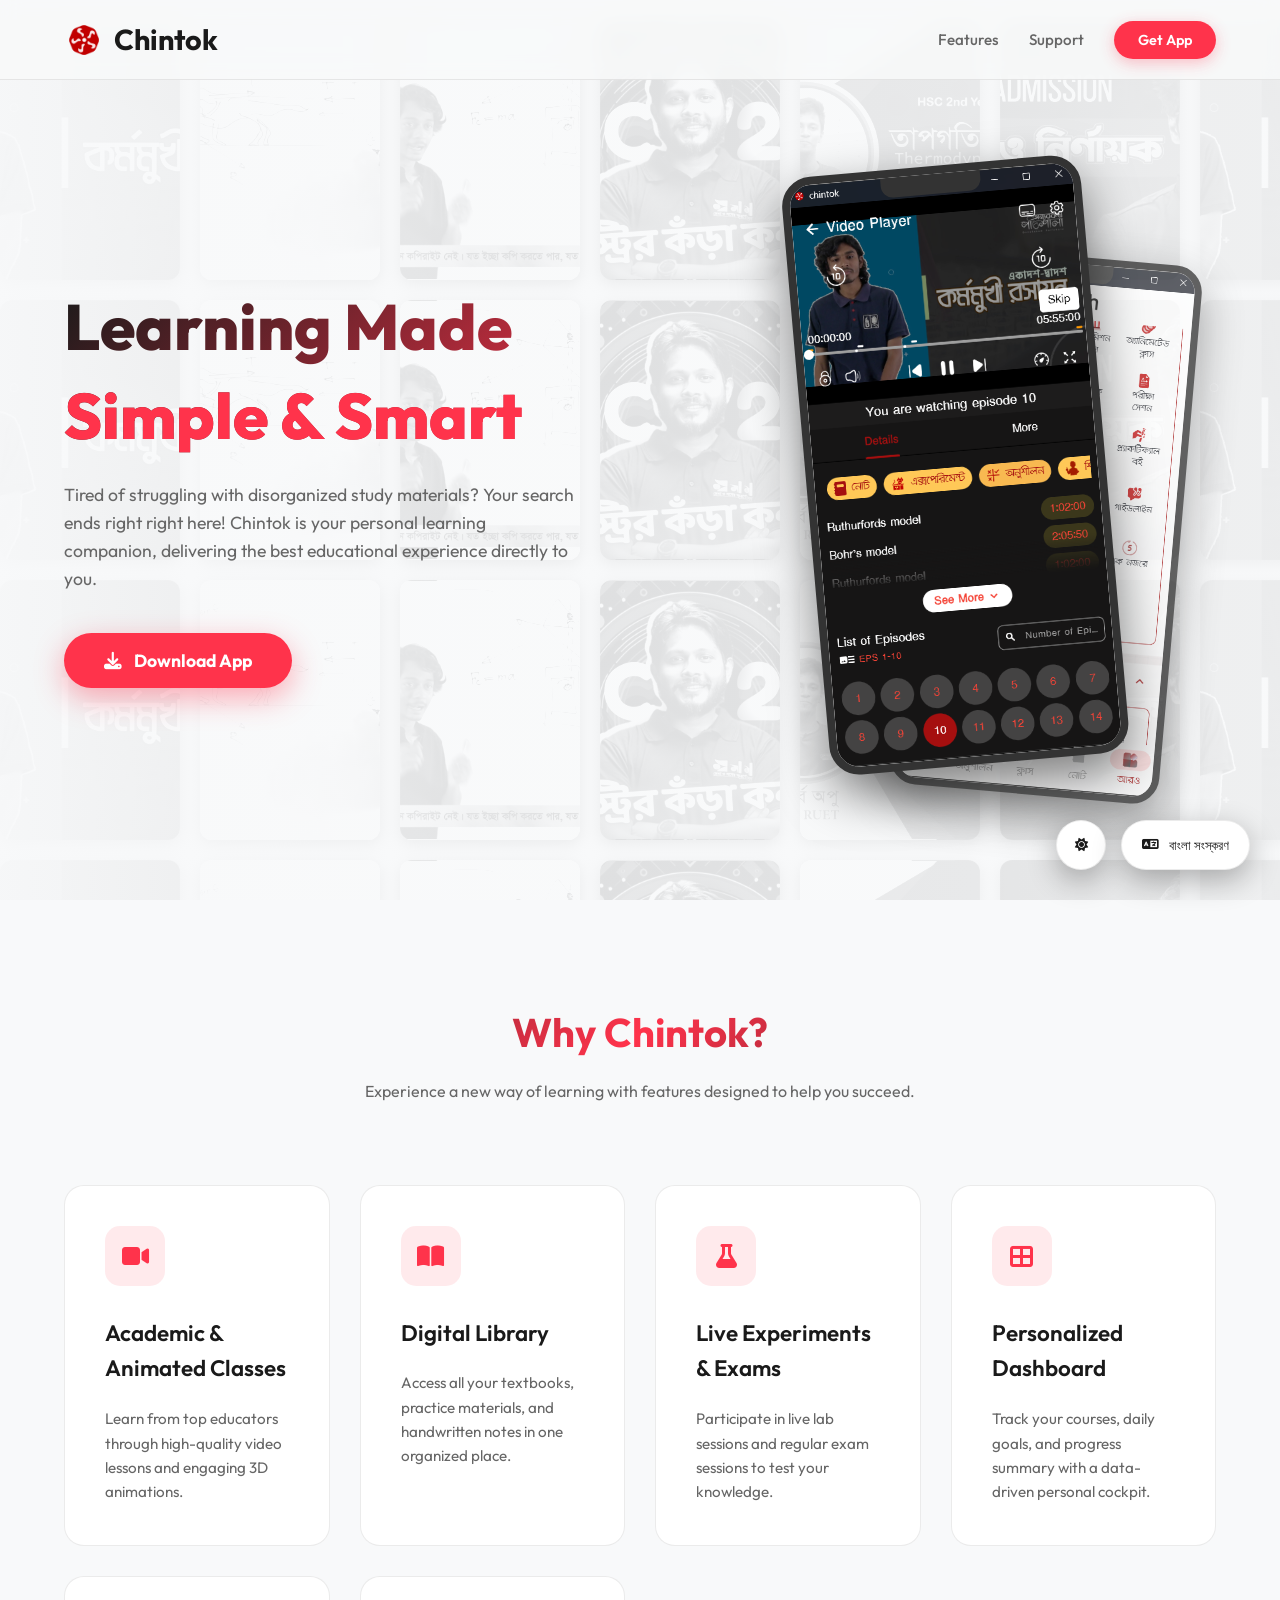
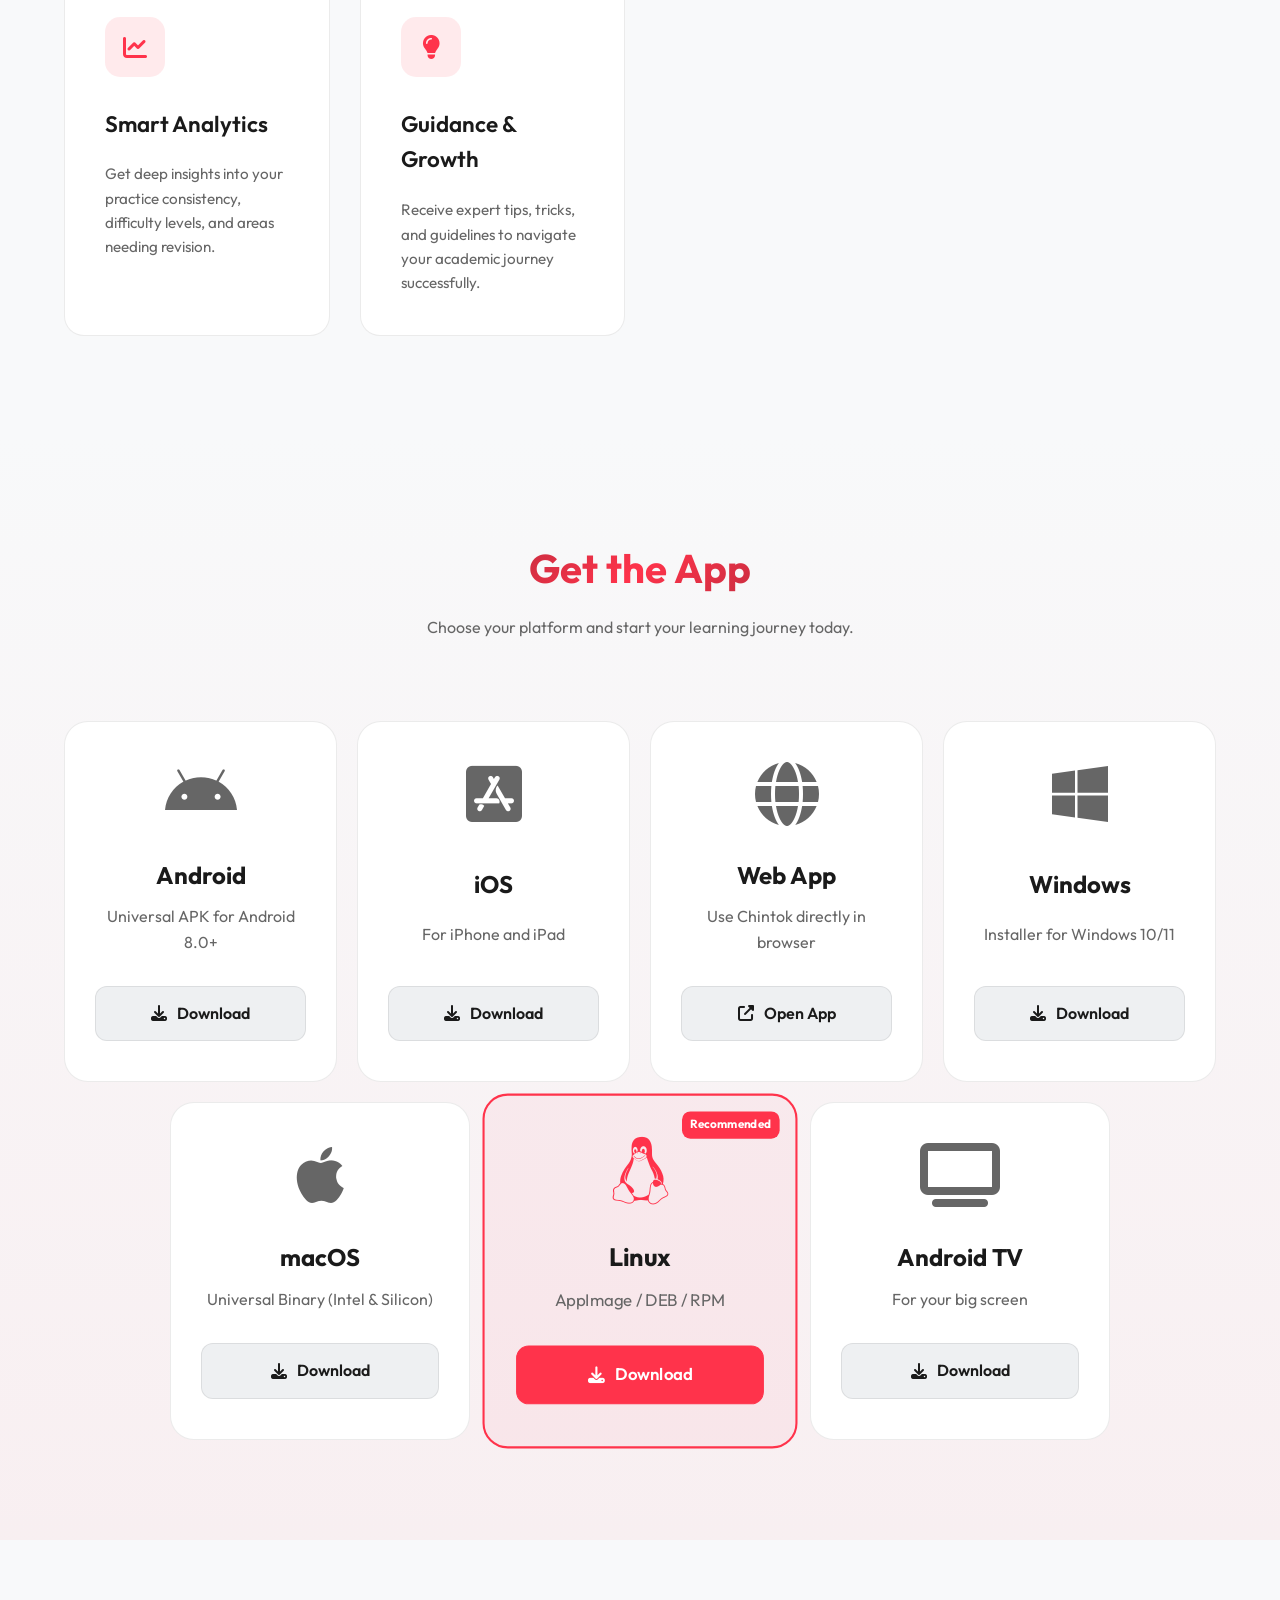
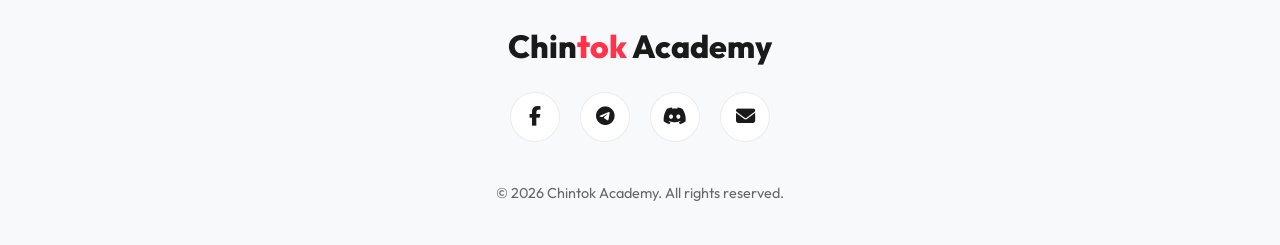
==== commit ba7677ae: "light mode added.. more improvement" ====
--- a/index.html
+++ b/index.html
@@ -164,40 +164,7 @@
           >
         </div>
 
-        <!-- Windows -->
-        <div class="download-card" id="card-windows">
-          <div class="rec-badge" data-i18n="rec_badge">প্রস্তাবিত</div>
-          <i class="fab fa-windows device-icon"></i>
-          <h3 data-i18n="dev_windows">উইন্ডোজ</h3>
-          <p data-i18n="dev_windows_desc">উইন্ডোজ ১০/১১ এর জন্য</p>
-          <a href="coming-soon.html" class="btn-download" data-i18n="btn_download"
-            ><i class="fas fa-download"></i> ডাউনলোড</a
-          >
-        </div>
-
-        <!-- Mac -->
-        <div class="download-card" id="card-mac">
-          <div class="rec-badge" data-i18n="rec_badge">প্রস্তাবিত</div>
-          <i class="fab fa-apple device-icon"></i>
-          <h3 data-i18n="dev_mac">ম্যাক</h3>
-          <p data-i18n="dev_mac_desc">অ্যাপল সিলিকন এবং ইন্টেল</p>
-          <a href="coming-soon.html" class="btn-download" data-i18n="btn_download"
-            ><i class="fas fa-download"></i> ডাউনলোড</a
-          >
-        </div>
-
-        <!-- Linux -->
-        <div class="download-card" id="card-linux">
-          <div class="rec-badge" data-i18n="rec_badge">প্রস্তাবিত</div>
-          <i class="fab fa-linux device-icon"></i>
-          <h3 data-i18n="dev_linux">লিনাক্স</h3>
-          <p data-i18n="dev_linux_desc">AppImage / DEB / RPM</p>
-          <a href="coming-soon.html" class="btn-download" data-i18n="btn_download"
-            ><i class="fas fa-download"></i> ডাউনলোড</a
-          >
-        </div>
-
-         <!-- iOS -->
+        <!-- iOS -->
         <div class="download-card" id="card-ios">
             <div class="rec-badge" data-i18n="rec_badge">প্রস্তাবিত</div>
             <i class="fab fa-app-store-ios device-icon"></i>
@@ -206,6 +173,54 @@
             <a href="coming-soon.html" class="btn-download" data-i18n="btn_download"
               ><i class="fas fa-download"></i> ডাউনলোড</a
             >
+        </div>
+         <!-- Web -->
+        <div class="download-card" id="card-web">
+          <div class="rec-badge" data-i18n="instant_badge">তাৎক্ষণিক প্রবেশ</div>
+          <i class="fas fa-globe device-icon"></i>
+          <h3 data-i18n="dev_web">ওয়েব অ্যাপ</h3>
+          <p data-i18n="dev_web_desc">সরাসরি ব্রাউজারে ব্যবহার করুন</p>
+          <a
+            href="coming-soon.html"
+            target="_blank"
+            rel="noopener"
+            class="btn-download"
+            data-i18n="btn_open_app"
+            ><i class="fas fa-external-link-alt"></i> অ্যাপ খুলুন</a
+          >
+        </div>
+
+        <!-- Windows -->
+        <div class="download-card" id="card-windows">
+          <div class="rec-badge" data-i18n="rec_badge">প্রস্তাবিত</div>
+          <i class="fab fa-windows device-icon"></i>
+          <h3 data-i18n="dev_windows">উইন্ডোজ</h3>
+          <p data-i18n="dev_windows_desc">উইন্ডোজ ১০/১১ এর জন্য</p>
+          <a href="coming-soon.html" class="btn-download" data-i18n="btn_download"
+            ><i class="fas fa-download"></i> ডাউনলোড</a
+          >
+        </div>
+
+        <!-- Mac -->
+        <div class="download-card" id="card-mac">
+          <div class="rec-badge" data-i18n="rec_badge">প্রস্তাবিত</div>
+          <i class="fab fa-apple device-icon"></i>
+          <h3 data-i18n="dev_mac">ম্যাক</h3>
+          <p data-i18n="dev_mac_desc">অ্যাপল সিলিকন এবং ইন্টেল</p>
+          <a href="coming-soon.html" class="btn-download" data-i18n="btn_download"
+            ><i class="fas fa-download"></i> ডাউনলোড</a
+          >
+        </div>
+
+        <!-- Linux -->
+        <div class="download-card" id="card-linux">
+          <div class="rec-badge" data-i18n="rec_badge">প্রস্তাবিত</div>
+          <i class="fab fa-linux device-icon"></i>
+          <h3 data-i18n="dev_linux">লিনাক্স</h3>
+          <p data-i18n="dev_linux_desc">AppImage / DEB / RPM</p>
+          <a href="coming-soon.html" class="btn-download" data-i18n="btn_download"
+            ><i class="fas fa-download"></i> ডাউনলোড</a
+          >
         </div>
 
         <!-- Android TV -->
@@ -219,21 +234,6 @@
             >
         </div>
 
-        <!-- Web -->
-        <div class="download-card" id="card-web">
-          <div class="rec-badge" data-i18n="instant_badge">তাৎক্ষণিক প্রবেশ</div>
-          <i class="fas fa-globe device-icon"></i>
-          <h3 data-i18n="dev_web">ওয়েব অ্যাপ</h3>
-          <p data-i18n="dev_web_desc">সরাসরি ব্রাউজারে ব্যবহার করুন</p>
-          <a
-            href="https://rashidul.is-a.dev"
-            target="_blank"
-            rel="noopener"
-            class="btn-download"
-            data-i18n="btn_open_app"
-            ><i class="fas fa-external-link-alt"></i> অ্যাপ খুলুন</a
-          >
-        </div>
       </div>
     </section>
 
@@ -242,7 +242,7 @@
 
       <div class="social-links">
         <a 
-          href="https://www.facebook.com/profile.php?id=61584694592424"
+          href="coming-soon.html"
           target="_blank"
           rel="noopener"
           class="social-btn"
@@ -257,7 +257,7 @@
           onclick="alert('Discord community coming soon!')"
           ><i class="fab fa-discord"></i
         ></a>
-        <a href="mailto:chintokedu@gmail.com" class="social-btn"
+        <a href="coming-soon.html" class="social-btn"
           ><i class="fas fa-envelope"></i
         ></a>
       </div>
--- a/style.css
+++ b/style.css
@@ -12,6 +12,10 @@
   --glass-border: rgba(255, 255, 255, 0.1);
   --header-bg: rgba(20, 21, 26, 0.85);
   --hero-overlay: linear-gradient(90deg, rgba(20, 21, 26, 0.95) 0%, rgba(20, 21, 26, 0.7) 40%, rgba(20, 21, 26, 0.8) 100%);
+  --hero-title-gradient: linear-gradient(135deg, #ffffff 0%, #ff334b 100%);
+  --section-title-gradient: linear-gradient(135deg, #ffffff 0%, #ff334b 50%, #ffffff 100%);
+  --btn-secondary-bg: #1f2128;
+  --btn-secondary-text: #ffffff;
 }
 
 [data-theme="light"] {
@@ -20,10 +24,14 @@
   --bg-card: #ffffff;
   --text-main: #1a1a1a;
   --text-muted: #666666;
-  --glass-bg: rgba(0, 0, 0, 0.05);
-  --glass-border: rgba(0, 0, 0, 0.1);
+  --glass-bg: rgba(0, 0, 0, 0.03);
+  --glass-border: rgba(0, 0, 0, 0.08);
   --header-bg: rgba(248, 249, 250, 0.85);
   --hero-overlay: linear-gradient(90deg, rgba(248, 249, 250, 0.95) 0%, rgba(248, 249, 250, 0.7) 40%, rgba(248, 249, 250, 0.8) 100%);
+  --hero-title-gradient: linear-gradient(135deg, #1a1a1a 0%, #ff334b 100%);
+  --section-title-gradient: linear-gradient(135deg, #1a1a1a 0%, #ff334b 50%, #1a1a1a 100%);
+  --btn-secondary-bg: #eef0f2;
+  --btn-secondary-text: #1a1a1a;
 }
 
 * {
@@ -212,9 +220,9 @@
 .hero-title {
   font-size: 4rem;
   font-weight: 800;
-  line-height: 1.3;
+  line-height: 1.4;
   margin-bottom: 20px;
-  background: linear-gradient(to right, #fff, #cecece);
+  background: var(--hero-title-gradient);
   -webkit-background-clip: text;
   background-clip: text;
   -webkit-text-fill-color: transparent;
@@ -379,6 +387,10 @@
   font-size: 2.5rem;
   font-weight: 700;
   margin-bottom: 15px;
+  background: var(--section-title-gradient);
+  -webkit-background-clip: text;
+  background-clip: text;
+  -webkit-text-fill-color: transparent;
 }
 
 .section-subtitle {
@@ -449,22 +461,27 @@
 .download-grid {
   display: flex;
   justify-content: center;
-  gap: 30px;
+  align-items: stretch; /* Match height */
+  gap: 20px;
   margin-top: 60px;
   flex-wrap: wrap;
 }
 
 .download-card {
   background: var(--bg-card);
-  padding: 50px 40px;
+  padding: 40px 30px; /* Slimmer padding */
   border-radius: 24px;
   text-align: center;
-  width: 100%;
-  max-width: 320px;
-  border: 1px solid rgba(255, 255, 255, 0.05);
+  flex: 1; /* Allow cards to share space */
+  min-width: 260px;
+  max-width: 300px;
+  border: 1px solid var(--glass-border);
   transition: var(--transition);
   position: relative;
   overflow: hidden;
+  display: flex;
+  flex-direction: column;
+  justify-content: space-between;
 }
 
 /* Logic for recommended card highlighting */
@@ -522,20 +539,21 @@
   align-items: center;
   justify-content: center;
   gap: 10px;
-  background: var(--bg-secondary);
-  color: white;
+  background: var(--btn-secondary-bg);
+  color: var(--btn-secondary-text);
   padding: 14px 20px;
   border-radius: 12px;
   font-weight: 600;
   transition: var(--transition);
   width: 100%;
-  border: 1px solid rgba(255, 255, 255, 0.1);
+  border: 1px solid var(--glass-border);
 }
 
 .download-card.recommended .btn-download,
 .btn-download:hover {
   background: var(--primary);
   border-color: var(--primary);
+  color: white;
 }
 
 /* --- Footer --- */
@@ -596,7 +614,7 @@
   display: flex;
   align-items: center;
   justify-content: center;
-  background: radial-gradient(circle at center, #2a2c35 0%, #14151a 100%);
+  background: var(--bg-primary);
   padding: 20px;
 }
 
@@ -633,6 +651,10 @@
   font-size: 3rem;
   font-weight: 700;
   margin-bottom: 10px;
+  background: var(--section-title-gradient);
+  -webkit-background-clip: text;
+  background-clip: text;
+  -webkit-text-fill-color: transparent;
 }
 
 .coming-soon-subtitle {
@@ -723,8 +745,8 @@
   }
 
   .phone-mockup {
-    width: 260px;
-    height: 520px;
+    width: 300px;
+    height: 600px;
   }
 }
 
@@ -770,7 +792,7 @@
     flex-direction: column;
     height: auto;
     padding: 15px;
-    background: rgba(20, 21, 26, 0.95);
+    background: var(--header-bg);
   }
 
   .logo {
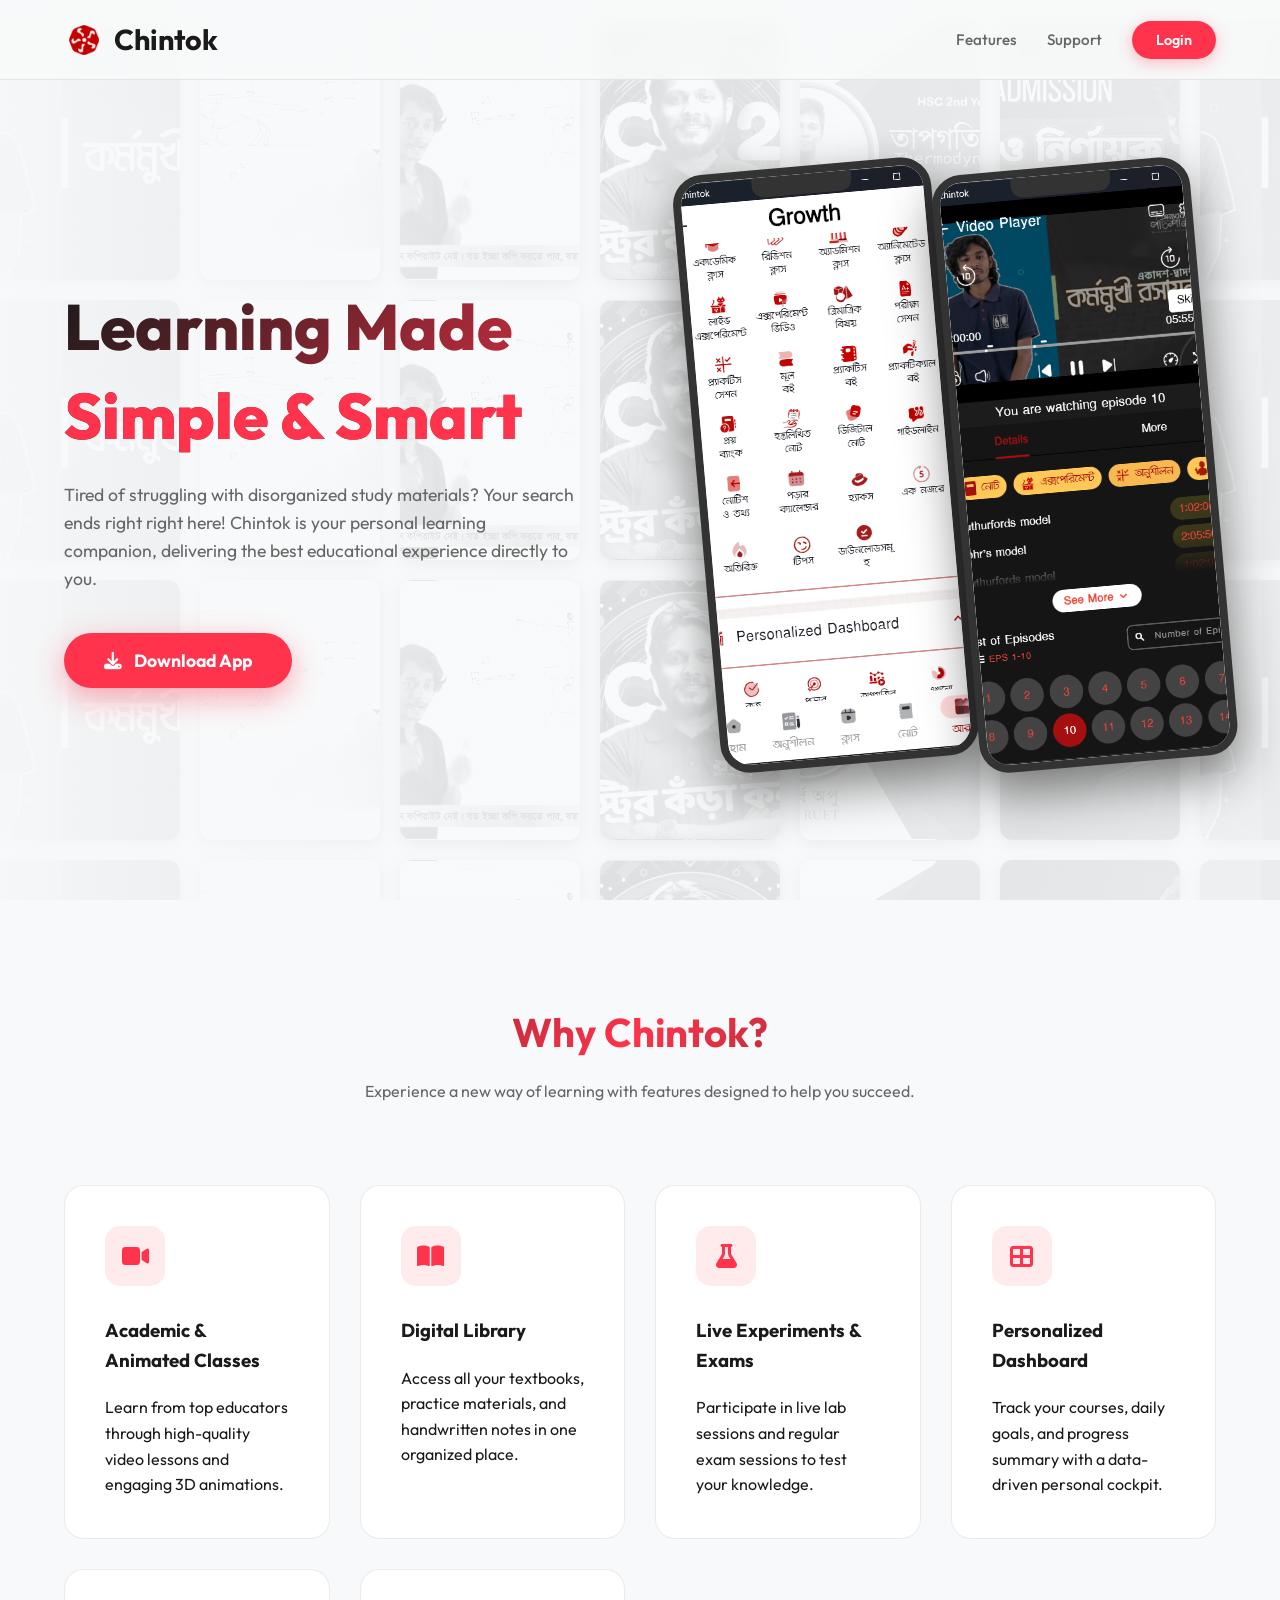
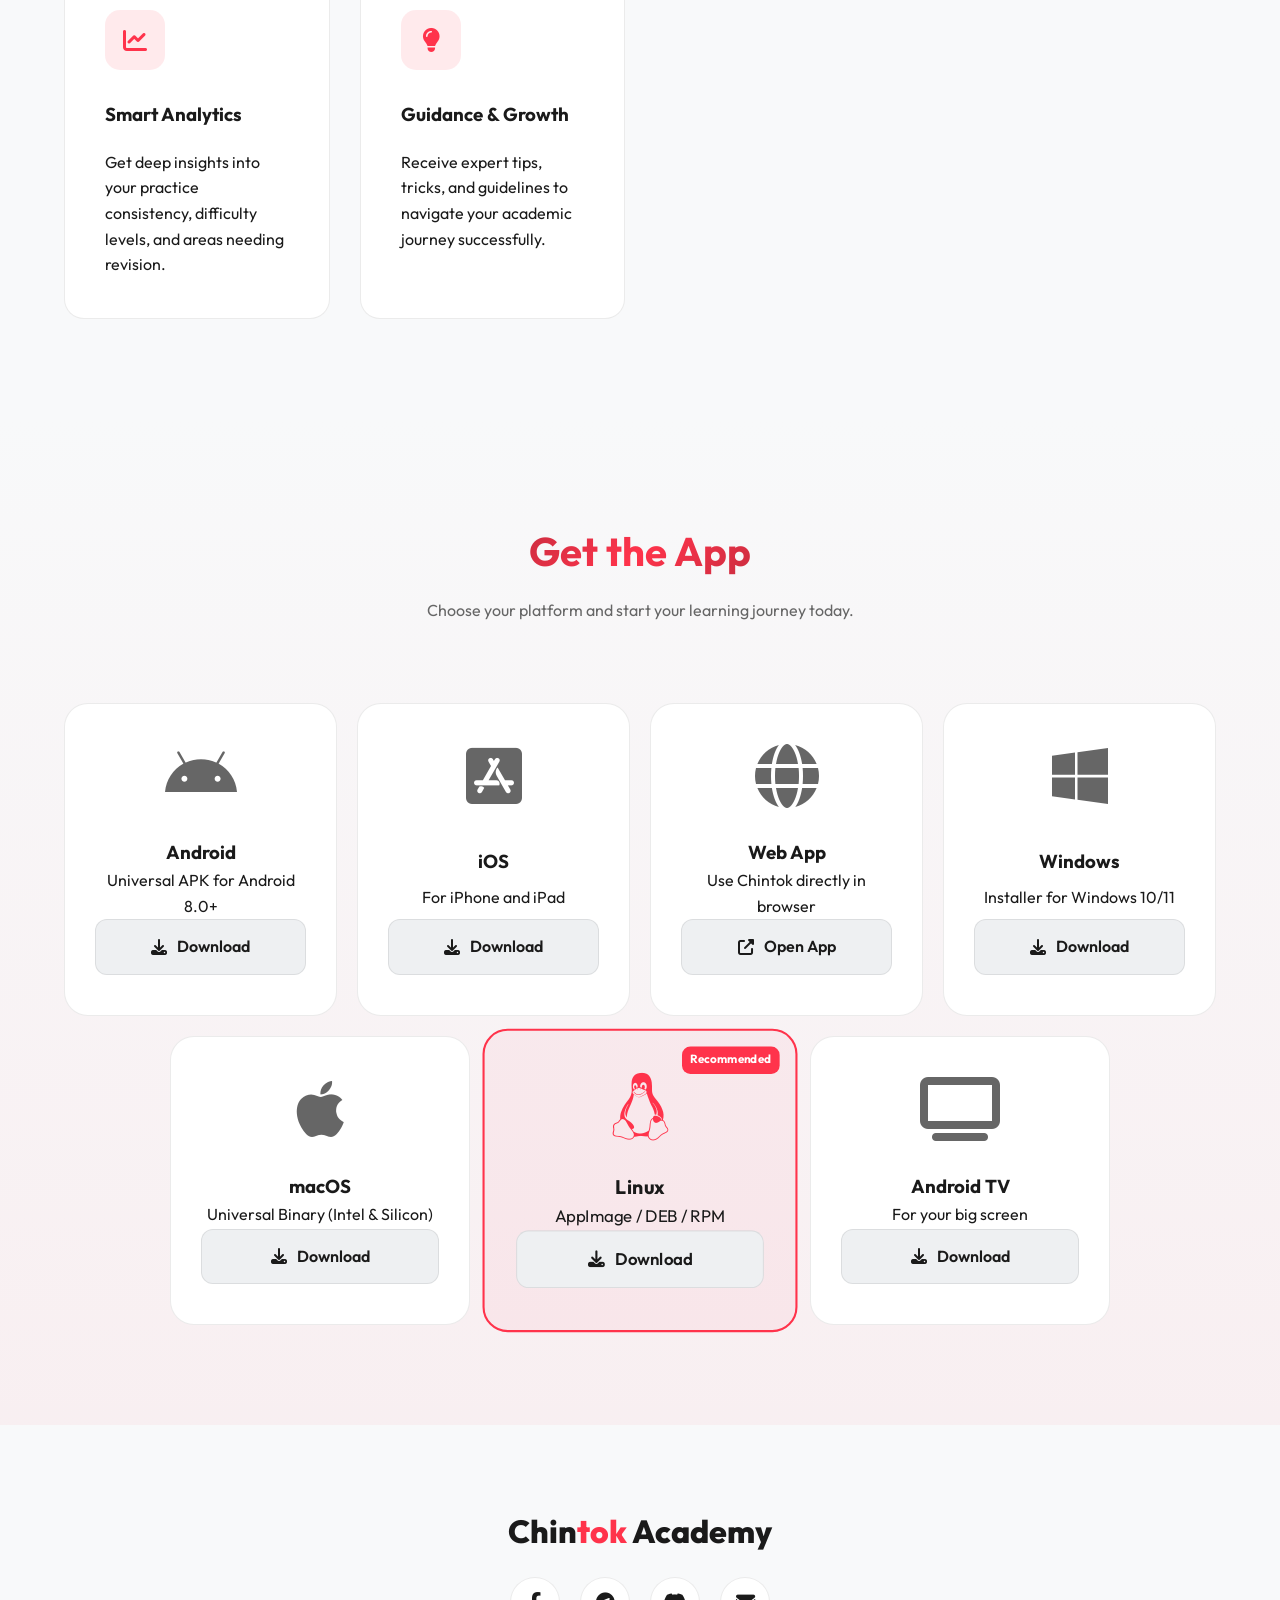
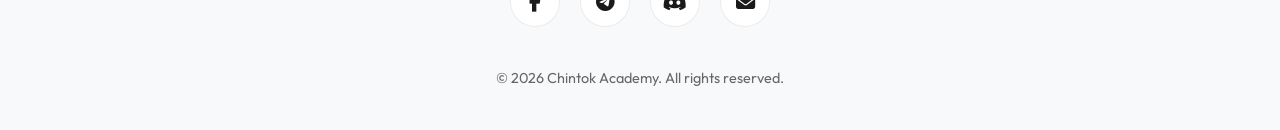
==== commit ef3f79bf: "imrove" ====
--- a/index.html
+++ b/index.html
@@ -24,19 +24,24 @@
       href="https://cdnjs.cloudflare.com/ajax/libs/font-awesome/6.4.0/css/all.min.css"
       rel="stylesheet"
     />
-    <link rel="stylesheet" href="style.css" />
+    <!-- Core Styles -->
+    <link rel="stylesheet" href="css/base.css" />
+    <link rel="stylesheet" href="css/layout.css" />
+    <link rel="stylesheet" href="css/components.css" />
+    <link rel="stylesheet" href="css/home.css" />
+    <link rel="stylesheet" href="css/responsive.css" />
   </head>
   <body>
     <header>
       <a href="#" class="logo">
         <img src="images/icons/Icon-192.png" alt="Chintok Logo">
-        <span data-i18n="brand_name" style="display:inline; font-weight:700;">Chintok</span>
+        <span data-i18n="brand_name" class="brand-text">Chintok</span>
       </a>
       <nav>
-        <ul style="display: flex; align-items: center">
+        <ul class="nav-list">
           <li><a href="#features" data-i18n="nav_features">বৈশিষ্ট্য</a></li>
           <li><a href="#download" data-i18n="nav_support">সহায়তা</a></li>
-          <li><a href="#download" class="btn-nav" data-i18n="nav_get_app">অ্যাপ ডাউনলোড</a></li>
+          <li><a href="login.html" class="btn-nav" data-i18n="nav_login">লগইন</a></li>
         </ul>
       </nav>
     </header>
@@ -65,14 +70,14 @@
         <div class="phone-mockup back">
           <div class="notch"></div>
           <div class="screen">
-            <img src="images/hero_bg/Screenshot2.png" alt="App Screenshot Back" style="width: 100%; height: 100%; object-fit: cover;">
+            <img src="images/hero_bg/Screenshot2.png" alt="App Screenshot Back">
           </div>
         </div>
 
         <div class="phone-mockup">
           <div class="notch"></div>
           <div class="screen">
-            <img src="images/hero_bg/Screenshot1.png" alt="App Screenshot Front" style="width: 100%; height: 100%; object-fit: cover;">
+            <img src="images/hero_bg/Screenshot1.png" alt="App Screenshot Front">
           </div>
         </div>
       </div>
@@ -275,6 +280,11 @@
         </button>
     </div>
 
+    <!-- Core Scripts -->
+    <script src="js/translations.js"></script>
+    <script src="js/theme.js"></script>
+    <script src="js/i18n.js"></script>
+    <script src="js/ui.js"></script>
     <script src="main.js"></script>
   </body>
 </html>
--- a/css/base.css
+++ b/css/base.css
@@ -0,0 +1,75 @@
+:root {
+  --bg-primary: #14151a;
+  --bg-secondary: #1f2128;
+  --bg-card: #23252e;
+  --primary: #ff334b;
+  --primary-hover: #d62238;
+  --text-main: #ffffff;
+  --text-muted: #a0a0a0;
+  --nav-height: 80px;
+  --transition: all 0.3s ease;
+  --glass-bg: rgba(255, 255, 255, 0.05);
+  --glass-border: rgba(255, 255, 255, 0.1);
+  --header-bg: rgba(20, 21, 26, 0.85);
+  --hero-overlay: linear-gradient(90deg, rgba(20, 21, 26, 0.95) 0%, rgba(20, 21, 26, 0.7) 40%, rgba(20, 21, 26, 0.8) 100%);
+  --hero-title-gradient: linear-gradient(135deg, #ffffff 0%, #ff334b 100%);
+  --section-title-gradient: linear-gradient(135deg, #ffffff 0%, #ff334b 50%, #ffffff 100%);
+  --btn-secondary-bg: #1f2128;
+  --btn-secondary-text: #ffffff;
+}
+
+[data-theme="light"] {
+  --bg-primary: #f8f9fa;
+  --bg-secondary: #ffffff;
+  --bg-card: #ffffff;
+  --text-main: #1a1a1a;
+  --text-muted: #666666;
+  --glass-bg: rgba(0, 0, 0, 0.03);
+  --glass-border: rgba(0, 0, 0, 0.08);
+  --header-bg: rgba(248, 249, 250, 0.85);
+  --hero-overlay: linear-gradient(90deg, rgba(248, 249, 250, 0.95) 0%, rgba(248, 249, 250, 0.7) 40%, rgba(248, 249, 250, 0.8) 100%);
+  --hero-title-gradient: linear-gradient(135deg, #1a1a1a 0%, #ff334b 100%);
+  --section-title-gradient: linear-gradient(135deg, #1a1a1a 0%, #ff334b 50%, #1a1a1a 100%);
+  --btn-secondary-bg: #eef0f2;
+  --btn-secondary-text: #1a1a1a;
+}
+
+* {
+  margin: 0;
+  padding: 0;
+  box-sizing: border-box;
+  outline: none;
+}
+
+body {
+  font-family: "Outfit", sans-serif;
+  background-color: var(--bg-primary);
+  color: var(--text-main);
+  overflow-x: hidden;
+  line-height: 1.6;
+}
+
+body:lang(bn) {
+  font-family: "Tiro Bangla", serif;
+}
+
+a {
+  text-decoration: none;
+  color: inherit;
+}
+
+ul {
+  list-style: none;
+}
+
+button {
+  cursor: pointer;
+  border: none;
+  font-family: inherit;
+}
+
+@keyframes swing {
+  0%, 100% { transform: rotate(-10deg); }
+  50% { transform: rotate(10deg); }
+}
+
--- a/css/layout.css
+++ b/css/layout.css
@@ -0,0 +1,141 @@
+/* --- Header --- */
+header {
+  position: fixed;
+  top: 0;
+  left: 0;
+  width: 100%;
+  height: var(--nav-height);
+  display: flex;
+  align-items: center;
+  justify-content: space-between;
+  padding: 0 5%;
+  z-index: 1000;
+  background: var(--header-bg);
+  backdrop-filter: blur(10px);
+  border-bottom: 1px solid var(--glass-border);
+}
+
+.logo {
+  font-size: 1.8rem;
+  font-weight: 700;
+  color: var(--text-main);
+  display: flex;
+  align-items: center;
+  gap: 10px;
+}
+
+.logo img {
+  width: 40px;
+  height: 40px;
+  border-radius: 8px;
+  object-fit: contain;
+}
+
+.brand-text {
+  display: inline;
+  font-weight: 700;
+}
+
+.nav-list {
+  display: flex;
+  align-items: center;
+}
+
+nav ul {
+  display: flex;
+  gap: 30px;
+  align-items: center;
+}
+
+nav a {
+  font-weight: 500;
+  font-size: 0.95rem;
+  color: var(--text-muted);
+  transition: var(--transition);
+}
+
+nav a:hover,
+nav a.active {
+  color: var(--text-main);
+}
+
+/* --- Footer --- */
+footer {
+  padding: 80px 5% 40px;
+  background: var(--bg-primary);
+  border-top: 1px solid rgba(255, 255, 255, 0.05);
+  text-align: center;
+}
+
+.footer-logo {
+  font-size: 2rem;
+  font-weight: 800;
+  margin-bottom: 20px;
+  color: var(--text-main);
+  display: inline-block;
+}
+
+.footer-logo span {
+  color: var(--primary);
+}
+
+.social-links {
+  display: flex;
+  justify-content: center;
+  gap: 20px;
+  margin-bottom: 40px;
+}
+
+.social-btn {
+  width: 50px;
+  height: 50px;
+  border-radius: 50%;
+  background: var(--bg-card);
+  color: var(--text-main);
+  display: flex;
+  align-items: center;
+  justify-content: center;
+  font-size: 1.2rem;
+  transition: var(--transition);
+  border: 1px solid var(--glass-border);
+}
+
+.social-btn:hover {
+  background: var(--primary);
+  transform: scale(1.1);
+  border-color: var(--primary);
+}
+
+.copyright {
+  color: var(--text-muted);
+  font-size: 0.9rem;
+}
+
+/* --- Floating Controls --- */
+.floating-controls {
+  position: fixed;
+  bottom: 30px;
+  right: 30px;
+  display: flex;
+  gap: 15px;
+  z-index: 9999;
+  transition: opacity 0.5s ease, transform 0.5s ease, visibility 0.5s;
+}
+
+.floating-controls.hidden {
+  opacity: 0;
+  visibility: hidden;
+  transform: translateY(20px);
+  pointer-events: none;
+}
+
+/* --- Coming Soon --- */
+.coming-soon-container {
+  min-height: 100vh;
+  display: flex;
+  align-items: center;
+  justify-content: center;
+  background: var(--bg-primary);
+  padding: 20px;
+}
+
--- a/css/components.css
+++ b/css/components.css
@@ -0,0 +1,283 @@
+/* --- Buttons --- */
+.btn-nav {
+  background-color: var(--primary);
+  color: white;
+  padding: 10px 24px;
+  border-radius: 30px;
+  font-weight: 600;
+  font-size: 0.9rem;
+  transition: var(--transition);
+  box-shadow: 0 4px 15px rgba(255, 51, 75, 0.3);
+}
+
+.btn-nav:hover {
+  background-color: var(--primary-hover);
+  transform: translateY(-2px);
+  box-shadow: 0 6px 20px rgba(255, 51, 75, 0.4);
+}
+
+.btn-nav.outline {
+  background-color: transparent;
+  border: 1.5px solid var(--primary);
+  color: var(--primary);
+  box-shadow: none;
+}
+
+.btn-nav.outline:hover {
+  background-color: var(--primary);
+  color: white;
+  box-shadow: 0 6px 20px rgba(255, 51, 75, 0.3);
+}
+
+.btn-nav.plain {
+  background-color: transparent;
+  color: var(--text-main);
+  box-shadow: none;
+}
+
+.btn-nav.plain:hover {
+  color: var(--primary);
+  transform: translateY(-2px);
+}
+
+.btn-primary {
+  display: inline-flex;
+  align-items: center;
+  gap: 12px;
+  background-color: var(--primary);
+  color: white;
+  padding: 16px 40px;
+  border-radius: 50px;
+  font-weight: 700;
+  font-size: 1.1rem;
+  transition: var(--transition);
+  box-shadow: 0 10px 30px rgba(255, 51, 75, 0.4);
+}
+
+.btn-primary:hover {
+  background-color: var(--primary-hover);
+  transform: translateY(-4px);
+  box-shadow: 0 15px 40px rgba(255, 51, 75, 0.5);
+}
+
+.btn-download {
+  display: flex;
+  align-items: center;
+  justify-content: center;
+  gap: 10px;
+  background: var(--btn-secondary-bg);
+  color: var(--btn-secondary-text);
+  padding: 14px 20px;
+  border-radius: 12px;
+  font-weight: 600;
+  transition: var(--transition);
+  width: 100%;
+  border: 1px solid var(--glass-border);
+}
+
+.btn-download:hover {
+  background: var(--primary);
+  border-color: var(--primary);
+  color: white;
+}
+
+/* --- Mockups --- */
+.phone-mockup {
+  width: 300px;
+  height: 600px;
+  background: var(--bg-secondary);
+  border-radius: 30px;
+  border: 8px solid #333;
+  position: relative;
+  box-shadow: 0 20px 50px rgba(0, 0, 0, 0.5);
+  overflow: hidden;
+  transform: rotate(-5deg) translateY(-20px);
+  z-index: 2;
+}
+
+.screen {
+  width: 100%;
+  height: 100%;
+  background: #1a1a1a;
+  position: relative;
+  display: flex;
+  flex-direction: column;
+}
+
+.screen img {
+  width: 100%;
+  height: 100%;
+  object-fit: cover;
+}
+
+.notch {
+  position: absolute;
+  top: 0;
+  left: 50%;
+  transform: translateX(-50%);
+  width: 100px;
+  height: 20px;
+  background: #333;
+  border-bottom-left-radius: 12px;
+  border-bottom-right-radius: 12px;
+  z-index: 10;
+}
+
+/* --- Cards --- */
+.feature-card {
+  background: var(--bg-card);
+  padding: 40px;
+  border-radius: 20px;
+  transition: var(--transition);
+  border: 1px solid var(--glass-border);
+  display: flex;
+  flex-direction: column;
+  align-items: flex-start;
+  gap: 20px;
+}
+
+.feature-card:hover {
+  transform: translateY(-10px);
+  background: var(--bg-secondary);
+  border-color: rgba(255, 51, 75, 0.2);
+}
+
+.feature-icon {
+  width: 60px;
+  height: 60px;
+  border-radius: 15px;
+  background: rgba(255, 51, 75, 0.1);
+  color: var(--primary);
+  display: flex;
+  align-items: center;
+  justify-content: center;
+  font-size: 1.5rem;
+  margin-bottom: 10px;
+}
+
+.download-card {
+  background: var(--bg-card);
+  padding: 40px 30px;
+  border-radius: 24px;
+  text-align: center;
+  flex: 1;
+  min-width: 260px;
+  max-width: 300px;
+  border: 1px solid var(--glass-border);
+  transition: var(--transition);
+  position: relative;
+  overflow: hidden;
+  display: flex;
+  flex-direction: column;
+  justify-content: space-between;
+}
+
+.download-card.recommended {
+  border: 2px solid var(--primary);
+  background: rgba(255, 51, 75, 0.05);
+  transform: scale(1.05);
+}
+
+.rec-badge {
+  position: absolute;
+  top: 15px;
+  right: 15px;
+  background: var(--primary);
+  color: white;
+  font-size: 0.7rem;
+  padding: 4px 8px;
+  border-radius: 8px;
+  font-weight: 700;
+  display: none;
+}
+
+.download-card.recommended .rec-badge {
+  display: block;
+}
+
+.device-icon {
+  font-size: 4rem;
+  color: var(--text-muted);
+  margin-bottom: 30px;
+  transition: var(--transition);
+}
+
+.download-card:hover .device-icon,
+.download-card.recommended .device-icon {
+  color: var(--primary);
+}
+
+/* --- UI Controls --- */
+.theme-toggle, .lang-toggle {
+  background: var(--bg-card);
+  border: 1px solid var(--glass-border);
+  padding: 10px 20px;
+  border-radius: 50px;
+  color: var(--text-main);
+  display: flex;
+  align-items: center;
+  gap: 10px;
+  cursor: pointer;
+  box-shadow: 0 10px 30px rgba(0, 0, 0, 0.3);
+  transition: var(--transition);
+  font-weight: 500;
+}
+
+.theme-toggle {
+  width: 50px;
+  height: 50px;
+  padding: 0;
+  justify-content: center;
+}
+
+.theme-toggle:hover, .lang-toggle:hover {
+  background: var(--primary);
+  border-color: var(--primary);
+  color: white;
+  transform: translateY(-5px);
+}
+
+/* --- Glass Components --- */
+.glass-card {
+  background: var(--glass-bg);
+  backdrop-filter: blur(10px);
+  padding: 60px 40px;
+  border-radius: 30px;
+  text-align: center;
+  border: 1px solid var(--glass-border);
+  max-width: 600px;
+  width: 100%;
+  box-shadow: 0 20px 50px rgba(0, 0, 0, 0.5);
+}
+
+.construction-icon {
+  font-size: 5rem;
+  color: var(--primary);
+  margin-bottom: 30px;
+  animation: swing 2s infinite ease-in-out;
+}
+
+.coming-soon-title {
+  font-size: 3rem;
+  font-weight: 800;
+  margin-bottom: 10px;
+  background: var(--hero-title-gradient);
+  -webkit-background-clip: text;
+  background-clip: text;
+  -webkit-text-fill-color: transparent;
+}
+
+.coming-soon-subtitle {
+  font-size: 1.5rem;
+  font-weight: 600;
+  color: var(--text-main);
+  margin-bottom: 30px;
+}
+
+.coming-soon-text {
+  color: var(--text-muted);
+  max-width: 500px;
+  margin: 0 auto 40px;
+  line-height: 1.8;
+}
+
--- a/css/home.css
+++ b/css/home.css
@@ -0,0 +1,165 @@
+/* --- Hero Section --- */
+.hero {
+  min-height: 100vh;
+  display: flex;
+  align-items: center;
+  justify-content: space-between;
+  padding: 120px 5% 50px;
+  position: relative;
+  overflow: hidden;
+  background-color: var(--bg-primary);
+  z-index: 1;
+}
+
+.hero-mosaic {
+  position: absolute;
+  top: 0;
+  left: 0;
+  width: 100%;
+  height: 100%;
+  z-index: -2;
+  display: flex;
+  flex-direction: column;
+  gap: 20px;
+  padding: 20px 0;
+  opacity: 0.35;
+  pointer-events: none;
+  overflow: hidden;
+}
+
+.mosaic-row {
+  display: flex;
+  gap: 20px;
+  width: max-content;
+}
+
+.mosaic-row.forward {
+  animation: scrollForward 80s linear infinite;
+}
+
+.mosaic-row.backward {
+  animation: scrollBackward 80s linear infinite;
+}
+
+@keyframes scrollForward {
+  0% { transform: translateX(0); }
+  100% { transform: translateX(calc(-50% - 10px)); }
+}
+
+@keyframes scrollBackward {
+  0% { transform: translateX(calc(-50% - 10px)); }
+  100% { transform: translateX(0); }
+}
+
+.mosaic-item {
+  width: 180px;
+  height: 260px;
+  border-radius: 12px;
+  background-size: cover;
+  background-position: center;
+  flex-shrink: 0;
+  box-shadow: 0 4px 15px rgba(0,0,0,0.5);
+  border: 1px solid rgba(255,255,255,0.05);
+  filter: grayscale(1) brightness(1.2);
+}
+
+.hero::after {
+  content: "";
+  position: absolute;
+  top: 0;
+  left: 0;
+  width: 100%;
+  height: 100%;
+  background: var(--hero-overlay);
+  z-index: -1;
+}
+
+.hero-content {
+  max-width: 50%;
+  z-index: 10;
+}
+
+.hero-title {
+  font-size: 4rem;
+  font-weight: 800;
+  line-height: 1.4;
+  margin-bottom: 20px;
+  background: var(--hero-title-gradient);
+  -webkit-background-clip: text;
+  background-clip: text;
+  -webkit-text-fill-color: transparent;
+}
+
+.hero-title span {
+  color: var(--primary);
+  -webkit-text-fill-color: var(--primary);
+}
+
+.hero-desc {
+  font-size: 1.1rem;
+  color: var(--text-muted);
+  margin-bottom: 40px;
+  max-width: 90%;
+}
+
+.hero-visual {
+  position: relative;
+  width: 45%;
+  height: 600px;
+  display: flex;
+  justify-content: center;
+  align-items: center;
+}
+
+/* --- Features Section --- */
+.features {
+  padding: 100px 5%;
+  background: var(--bg-primary);
+}
+
+.section-header {
+  text-align: center;
+  margin-bottom: 80px;
+}
+
+.section-title {
+  font-size: 2.5rem;
+  font-weight: 700;
+  margin-bottom: 15px;
+  background: var(--section-title-gradient);
+  -webkit-background-clip: text;
+  background-clip: text;
+  -webkit-text-fill-color: transparent;
+}
+
+.section-subtitle {
+  font-size: 1rem;
+  color: var(--text-muted);
+  max-width: 600px;
+  margin: 0 auto;
+}
+
+.features-grid {
+  display: grid;
+  grid-template-columns: repeat(auto-fit, minmax(260px, 1fr));
+  gap: 30px;
+}
+
+/* --- Download Section --- */
+.download {
+  padding: 100px 5%;
+  background: linear-gradient(
+    180deg,
+    var(--bg-primary) 0%,
+    rgba(255, 51, 75, 0.05) 100%
+  );
+}
+
+.download-grid {
+  display: flex;
+  justify-content: center;
+  align-items: stretch;
+  gap: 20px;
+  margin-top: 60px;
+  flex-wrap: wrap;
+}
--- a/css/responsive.css
+++ b/css/responsive.css
@@ -0,0 +1,190 @@
+/* --- Responsive styles --- */
+
+@media (max-width: 1024px) {
+  .hero-title {
+    font-size: 3.5rem;
+  }
+}
+
+@media (max-width: 968px) {
+  .hero {
+    flex-direction: column;
+    padding-top: 150px;
+    padding-bottom: 50px;
+    text-align: center;
+  }
+
+  .hero-content {
+    max-width: 100%;
+    margin-bottom: 60px;
+  }
+
+  .hero-title {
+    font-size: 3rem;
+  }
+
+  .hero-desc {
+    margin-left: auto;
+    margin-right: auto;
+  }
+
+  .hero-visual {
+    width: 100%;
+    height: auto;
+    min-height: 500px;
+    overflow: visible;
+  }
+
+  .phone-mockup {
+    width: 300px;
+    height: 600px;
+  }
+}
+
+@media (max-width: 768px) {
+  :root {
+    --nav-height: 70px;
+  }
+
+  .section-title {
+    font-size: 2rem;
+  }
+
+  .hero-title {
+    font-size: 2.5rem;
+  }
+
+  .features-grid {
+    gap: 20px;
+  }
+
+  .feature-card {
+    padding: 30px;
+  }
+
+  /* Coming Soon Responsive */
+  .coming-soon-title {
+    font-size: 2.2rem;
+  }
+  .coming-soon-subtitle {
+    font-size: 1.2rem;
+  }
+  .glass-card {
+    padding: 40px 20px;
+    margin: 0 15px;
+  }
+  .construction-icon {
+    font-size: 4rem;
+  }
+}
+
+@media (max-width: 600px) {
+  header {
+    flex-direction: column;
+    height: auto;
+    padding: 15px;
+    background: var(--header-bg);
+  }
+
+  .logo {
+    margin-bottom: 15px;
+  }
+
+  nav ul {
+    gap: 15px;
+    flex-wrap: wrap;
+    justify-content: center;
+  }
+
+  .hero {
+    padding-top: 180px;
+  }
+
+  .hero-title {
+    font-size: 2.2rem;
+  }
+
+  .hero-visual {
+    width: 100%;
+    min-height: 500px;
+    display: flex;
+    justify-content: center;
+    align-items: center;
+    position: relative;
+    margin-top: 20px;
+  }
+
+  .phone-mockup {
+    width: 220px;
+    height: 440px;
+    border-radius: 25px;
+    border-width: 5px;
+    transform: none;
+    z-index: 2;
+    position: relative;
+  }
+
+  .notch {
+    width: 80px;
+    height: 16px;
+    border-bottom-left-radius: 10px;
+    border-bottom-right-radius: 10px;
+  }
+
+  .phone-mockup.back {
+    position: absolute;
+    display: block;
+    left: 50%;
+    top: 50%;
+    transform: translate(-10%, -45%) scale(0.9) rotate(8deg);
+    z-index: 1;
+    opacity: 0.5;
+  }
+
+  .download-grid {
+    gap: 20px;
+  }
+  
+  .lang-toggle {
+    bottom: 20px;
+    right: 20px;
+    padding: 8px 16px;
+    font-size: 0.9rem;
+  }
+
+  /* Coming Soon Small Mobile */
+  .coming-soon-title {
+    font-size: 1.8rem;
+  }
+  .coming-soon-subtitle {
+    font-size: 1rem;
+    margin-bottom: 20px;
+  }
+  .coming-soon-text {
+    font-size: 0.9rem;
+  }
+  .construction-icon {
+    font-size: 3rem;
+    margin-bottom: 20px;
+  }
+}
+
+@media (max-width: 380px) {
+  .phone-mockup {
+    width: 190px;
+    height: 380px;
+  }
+  
+  .hero-visual {
+    min-height: 420px;
+  }
+
+  .hero-title {
+    font-size: 1.8rem;
+  }
+}
+
+@keyframes swing {
+  0%, 100% { transform: rotate(-10deg); }
+  50% { transform: rotate(10deg); }
+}
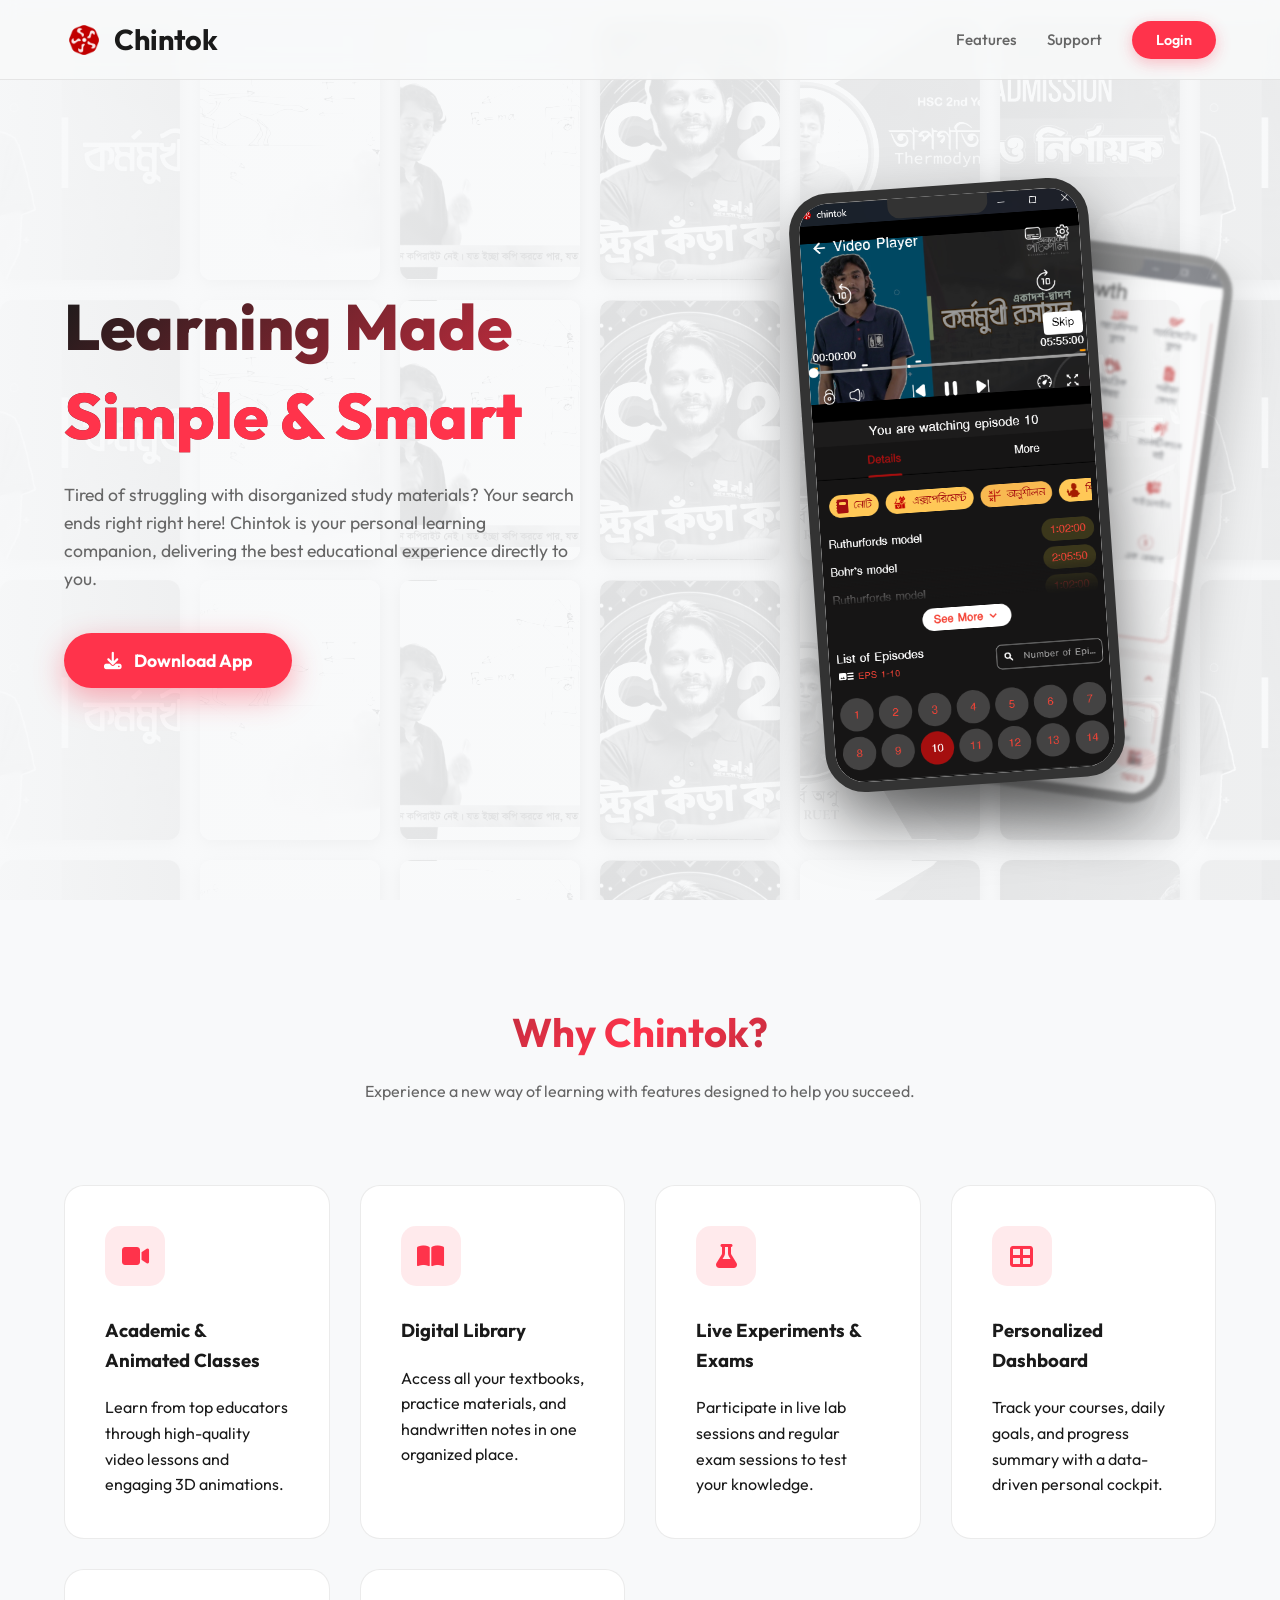
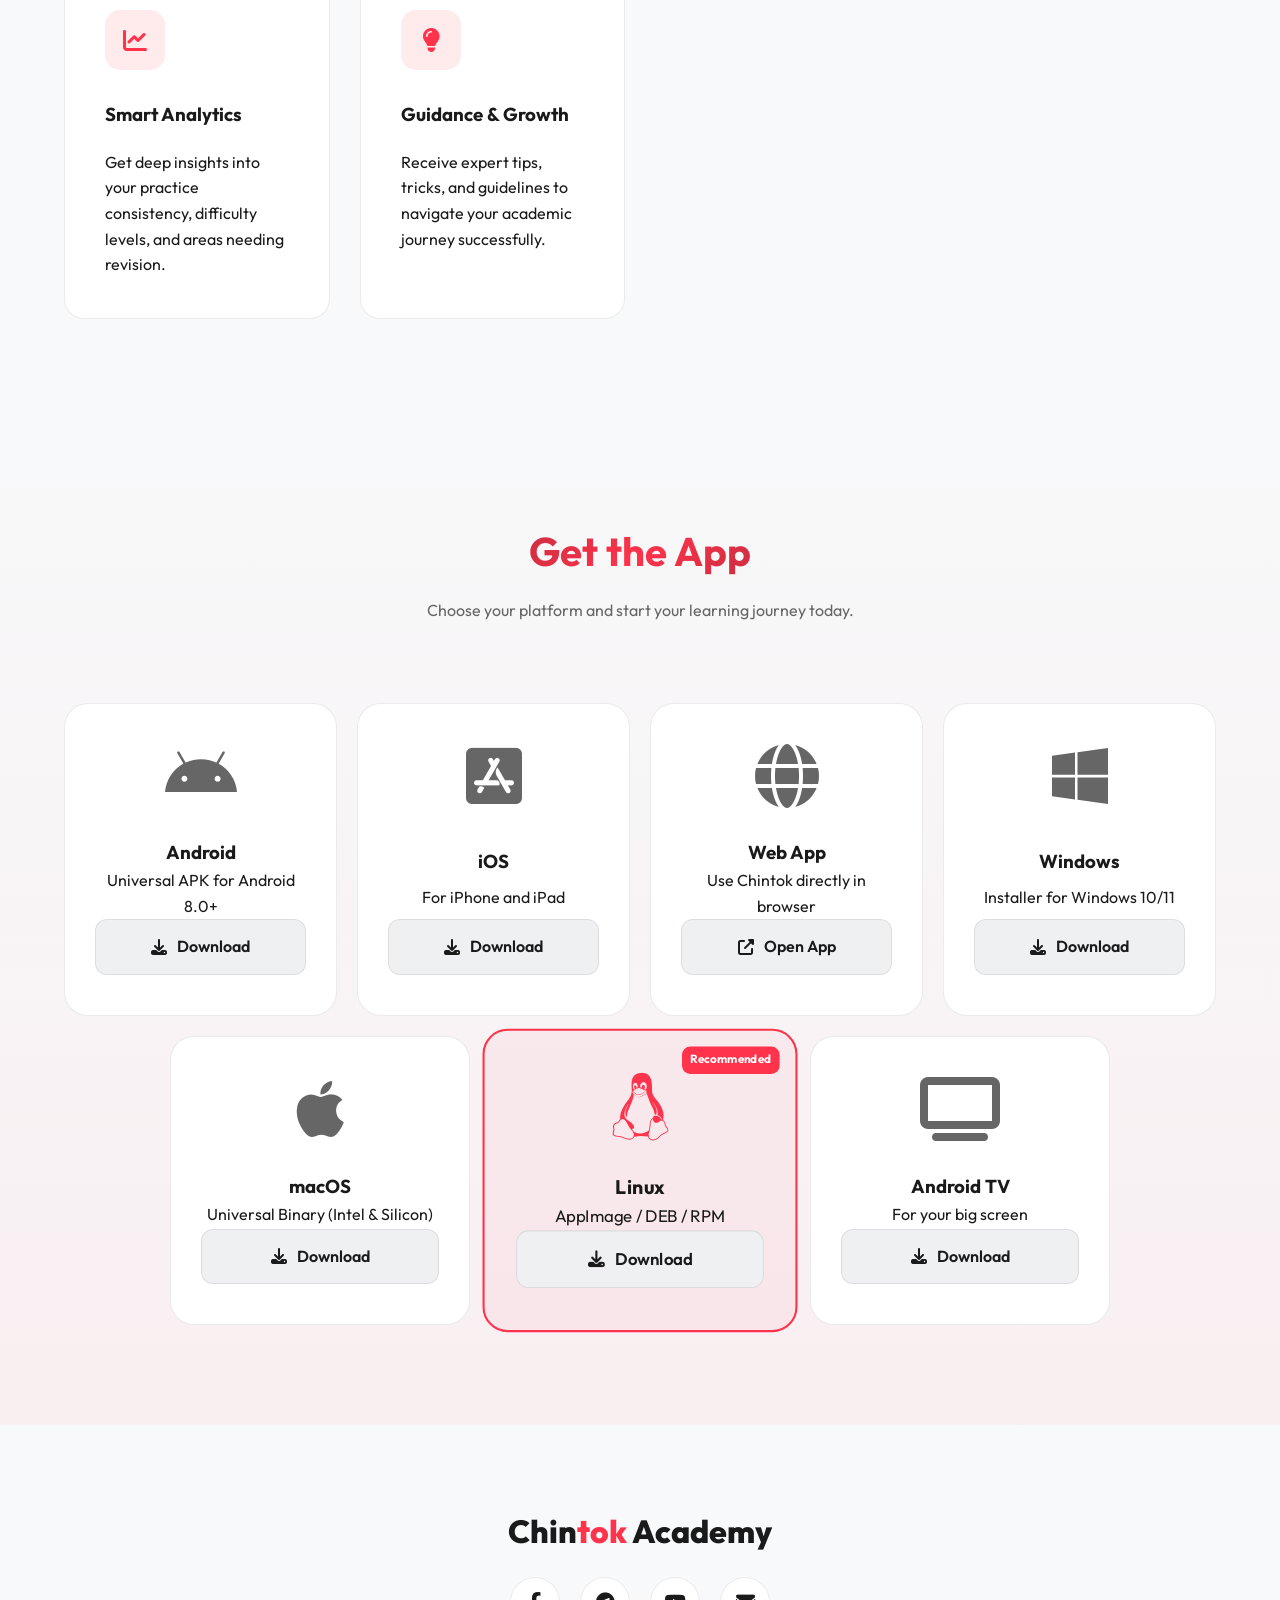
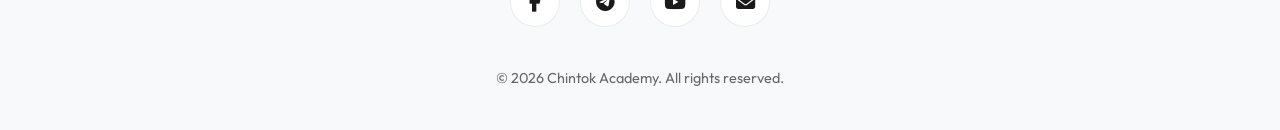
==== commit 3d5a4b06: "responsiveness" ====
--- a/index.html
+++ b/index.html
@@ -257,12 +257,13 @@
           ><i class="fab fa-telegram-plane"></i
         ></a>
         <a
-          href="#"
+          href="https://www.youtube.com/@chintokedu"
+          target="_blank"
+          rel="noopener"
           class="social-btn"
-          onclick="alert('Discord community coming soon!')"
-          ><i class="fab fa-discord"></i
-        ></a>
-        <a href="coming-soon.html" class="social-btn"
+          ><i class="fab fa-youtube"></i
+        ></a>
+        <a href="mailto:chintokedu@gmail.com" class="social-btn"
           ><i class="fas fa-envelope"></i
         ></a>
       </div>
--- a/css/components.css
+++ b/css/components.css
@@ -86,12 +86,12 @@
   width: 300px;
   height: 600px;
   background: var(--bg-secondary);
-  border-radius: 30px;
-  border: 8px solid #333;
+  border-radius: 40px;
+  border: 10px solid #333;
   position: relative;
-  box-shadow: 0 20px 50px rgba(0, 0, 0, 0.5);
+  box-shadow: 0 30px 60px rgba(0, 0, 0, 0.5);
   overflow: hidden;
-  transform: rotate(-5deg) translateY(-20px);
+  transform: rotate(-4deg);
   z-index: 2;
 }
 
@@ -109,6 +109,17 @@
   height: 100%;
   object-fit: cover;
 }
+
+.phone-mockup.back {
+  position: absolute;
+  top: 50%;
+  left: 50%;
+  transform: translate(-15%, -45%) rotate(8deg) scale(0.92);
+  z-index: 1;
+  opacity: 0.5;
+  filter: blur(2px);
+}
+
 
 .notch {
   position: absolute;
--- a/css/home.css
+++ b/css/home.css
@@ -105,7 +105,7 @@
 .hero-visual {
   position: relative;
   width: 45%;
-  height: 600px;
+  height: 650px;
   display: flex;
   justify-content: center;
   align-items: center;
--- a/css/responsive.css
+++ b/css/responsive.css
@@ -31,13 +31,28 @@
   .hero-visual {
     width: 100%;
     height: auto;
-    min-height: 500px;
+    min-height: 650px;
     overflow: visible;
   }
 
   .phone-mockup {
     width: 300px;
     height: 600px;
+    transform: rotate(-4deg);
+    margin: 0;
+    z-index: 2;
+    position: relative;
+  }
+
+  .phone-mockup.back {
+    display: block;
+    position: absolute;
+    top: 50%;
+    left: 50%;
+    transform: translate(-15%, -45%) rotate(8deg) scale(0.92);
+    z-index: 1;
+    opacity: 0.5;
+    filter: blur(2px);
   }
 }
 
@@ -97,7 +112,8 @@
   }
 
   .hero {
-    padding-top: 180px;
+    padding-top: 140px;
+    padding-bottom: 40px;
   }
 
   .hero-title {
@@ -106,39 +122,34 @@
 
   .hero-visual {
     width: 100%;
-    min-height: 500px;
+    min-height: 550px;
     display: flex;
     justify-content: center;
     align-items: center;
     position: relative;
-    margin-top: 20px;
+    margin-top: 30px;
   }
 
   .phone-mockup {
-    width: 220px;
-    height: 440px;
-    border-radius: 25px;
-    border-width: 5px;
-    transform: none;
+    width: 240px;
+    height: 480px;
+    border-radius: 30px;
+    border-width: 8px;
+    transform: rotate(-4deg);
     z-index: 2;
     position: relative;
-  }
-
-  .notch {
-    width: 80px;
-    height: 16px;
-    border-bottom-left-radius: 10px;
-    border-bottom-right-radius: 10px;
+    margin: 0;
   }
 
   .phone-mockup.back {
+    display: block;
     position: absolute;
-    display: block;
+    top: 50%;
     left: 50%;
-    top: 50%;
-    transform: translate(-10%, -45%) scale(0.9) rotate(8deg);
+    transform: translate(-15%, -45%) rotate(8deg) scale(0.92);
     z-index: 1;
     opacity: 0.5;
+    filter: blur(1px);
   }
 
   .download-grid {
@@ -184,7 +195,3 @@
   }
 }
 
-@keyframes swing {
-  0%, 100% { transform: rotate(-10deg); }
-  50% { transform: rotate(10deg); }
-}
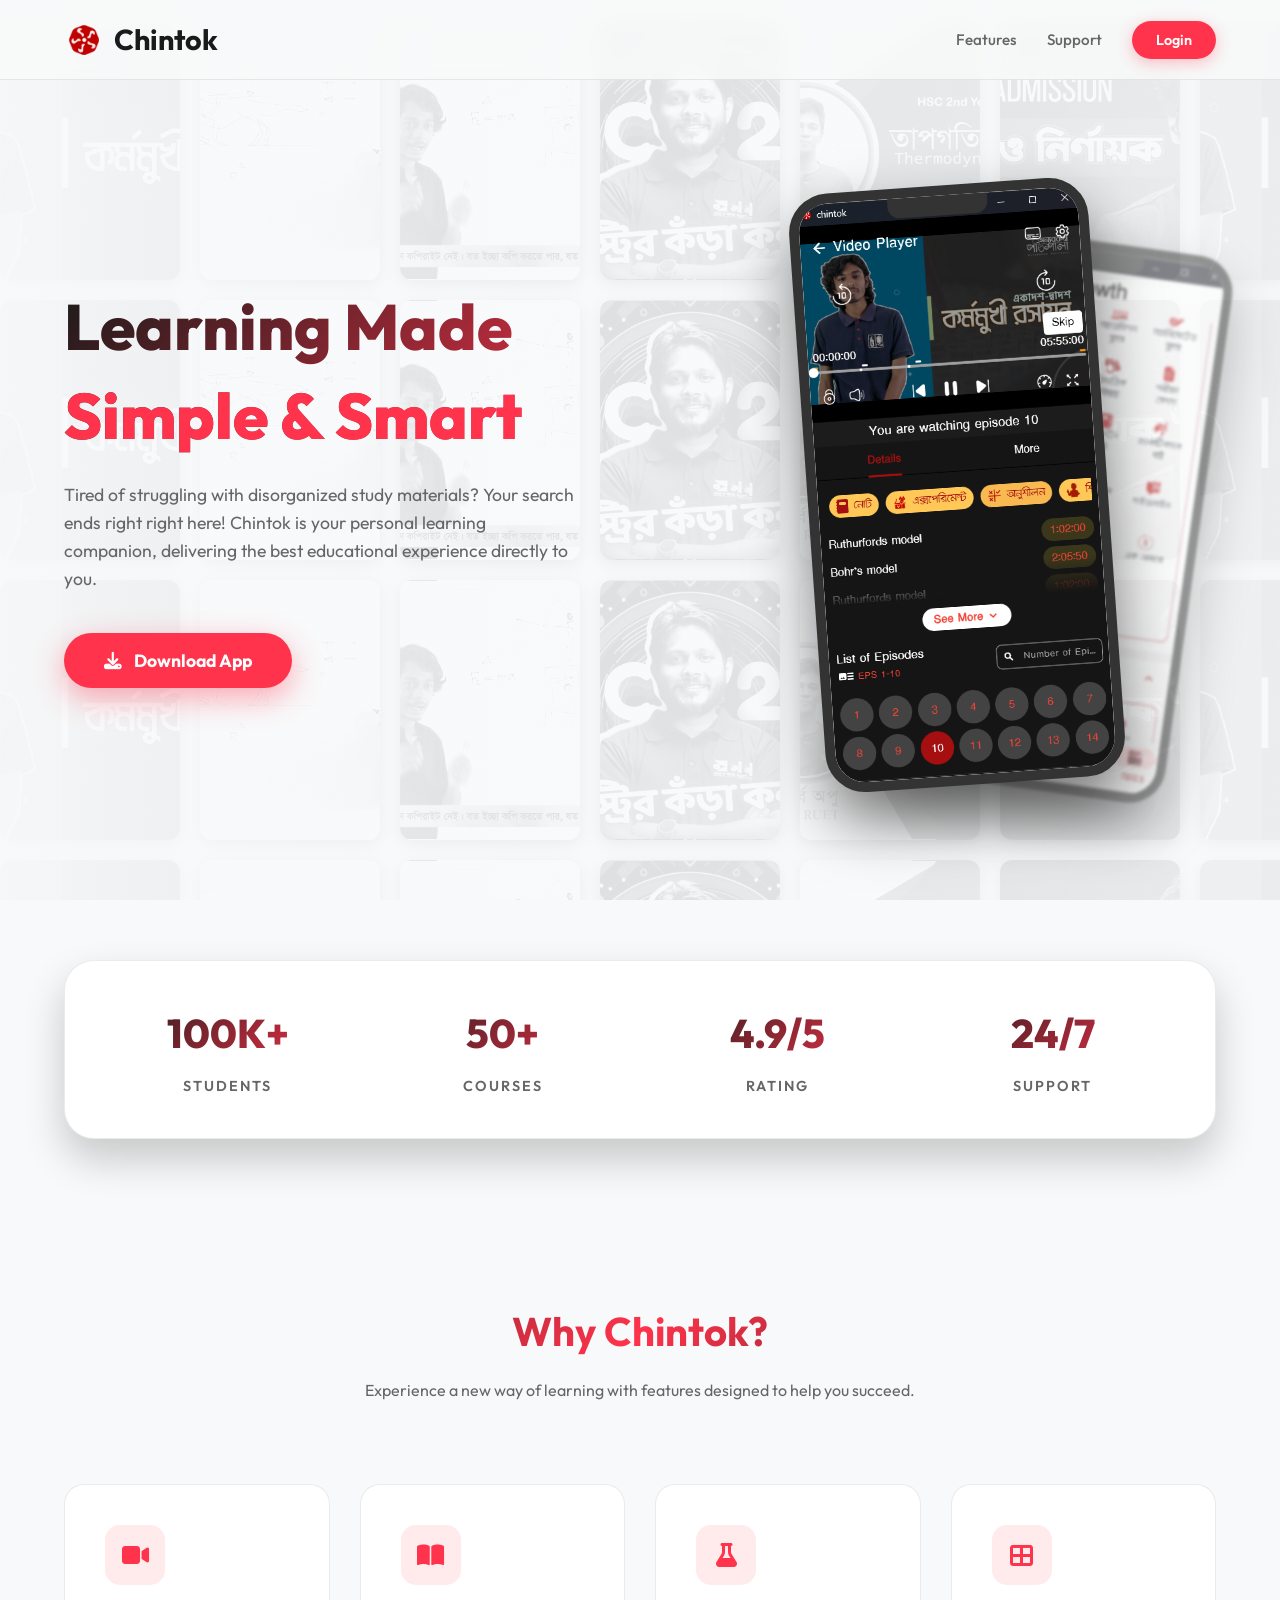
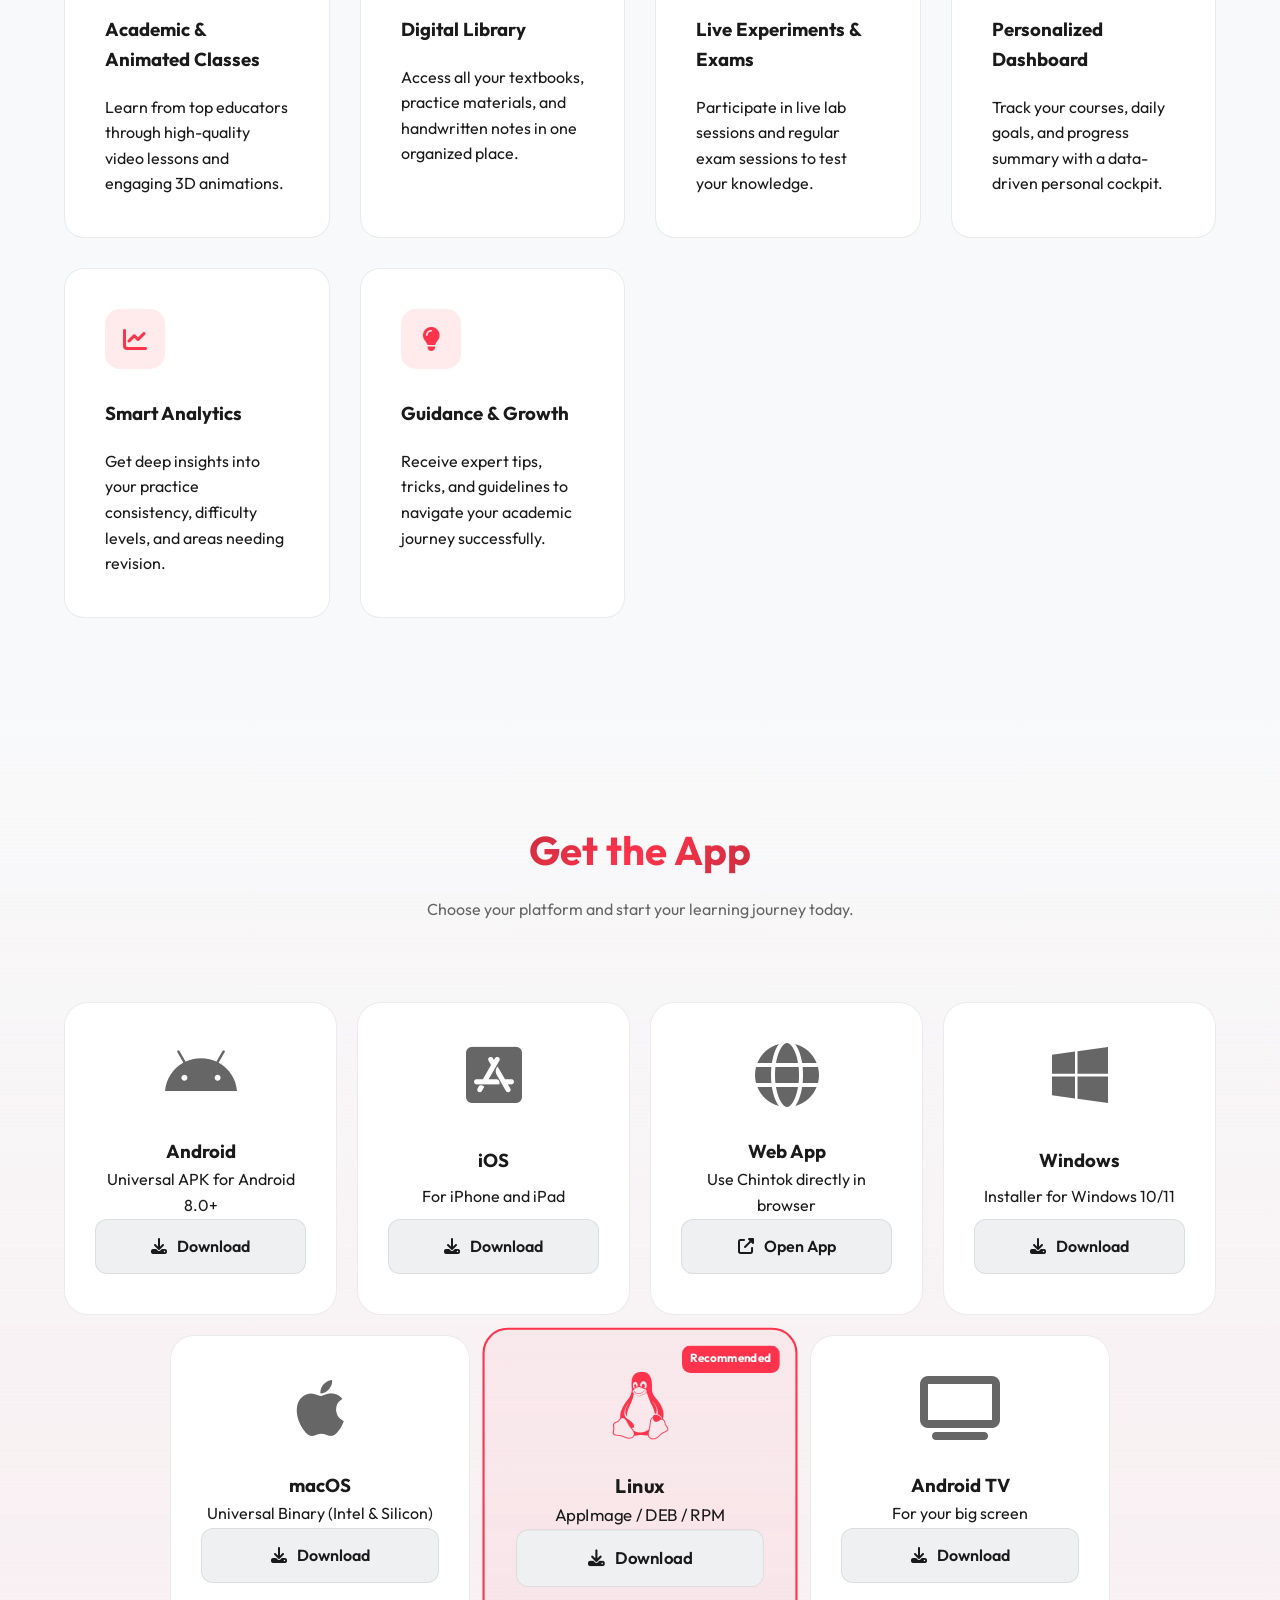
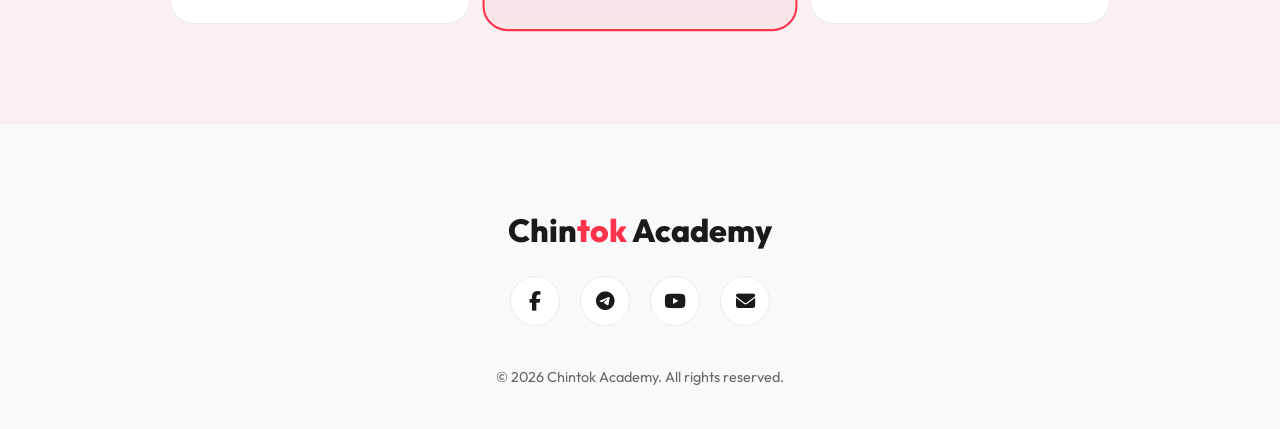
==== commit 5f9225e9: "responsiveness" ====
--- a/index.html
+++ b/index.html
@@ -31,7 +31,13 @@
     <link rel="stylesheet" href="css/home.css" />
     <link rel="stylesheet" href="css/responsive.css" />
   </head>
-  <body>
+  <body class="dark-theme">
+    <div class="bg-glow-container">
+      <div class="glow-circle glow-circle-1"></div>
+      <div class="glow-circle glow-circle-2"></div>
+      <div class="glow-circle glow-circle-3"></div>
+    </div>
+
     <header>
       <a href="#" class="logo">
         <img src="images/icons/Icon-192.png" alt="Chintok Logo">
@@ -83,8 +89,29 @@
       </div>
     </section>
 
+    <div class="stats-section reveal">
+      <div class="stats-grid">
+        <div class="stat-item">
+          <span class="stat-number">100K+</span>
+          <span class="stat-label">Students</span>
+        </div>
+        <div class="stat-item">
+          <span class="stat-number">50+</span>
+          <span class="stat-label">Courses</span>
+        </div>
+        <div class="stat-item">
+          <span class="stat-number">4.9/5</span>
+          <span class="stat-label">Rating</span>
+        </div>
+        <div class="stat-item">
+          <span class="stat-number">24/7</span>
+          <span class="stat-label">Support</span>
+        </div>
+      </div>
+    </div>
+
     <section id="features" class="features">
-      <div class="section-header">
+      <div class="section-header reveal">
         <h2 class="section-title" data-i18n="why_chintok">কেন চিন্তক?</h2>
         <p class="section-subtitle" data-i18n="why_subtitle">
             সাফল্যের জন্য ডিজাইন করা বৈশিষ্ট্যগুলির সাথে শেখার এক নতুন অভিজ্ঞতা পান।
@@ -92,7 +119,7 @@
       </div>
 
       <div class="features-grid">
-        <div class="feature-card">
+        <div class="feature-card reveal reveal-delay-1">
           <div class="feature-icon">
             <i class="fas fa-video"></i>
           </div>
@@ -101,7 +128,7 @@
             Learn from top educators through high-quality video lessons and engaging 3D animations.
           </p>
         </div>
-        <div class="feature-card">
+        <div class="feature-card reveal reveal-delay-2">
           <div class="feature-icon">
             <i class="fas fa-book-open"></i>
           </div>
@@ -110,7 +137,7 @@
             Access all your textbooks, practice materials, and handwritten notes in one organized place.
           </p>
         </div>
-        <div class="feature-card">
+        <div class="feature-card reveal reveal-delay-3">
           <div class="feature-icon">
             <i class="fas fa-flask"></i>
           </div>
@@ -119,7 +146,7 @@
             Participate in live lab sessions and regular exam sessions to test your knowledge.
           </p>
         </div>
-        <div class="feature-card">
+        <div class="feature-card reveal reveal-delay-1">
           <div class="feature-icon">
             <i class="fas fa-th-large"></i>
           </div>
@@ -128,7 +155,7 @@
             Track your courses, daily goals, and progress summary with a data-driven personal cockpit.
           </p>
         </div>
-        <div class="feature-card">
+        <div class="feature-card reveal reveal-delay-2">
           <div class="feature-icon">
             <i class="fas fa-chart-line"></i>
           </div>
@@ -137,7 +164,7 @@
             Get deep insights into your practice consistency, difficulty levels, and areas needing revision.
           </p>
         </div>
-        <div class="feature-card">
+        <div class="feature-card reveal reveal-delay-3">
           <div class="feature-icon">
             <i class="fas fa-lightbulb"></i>
           </div>
@@ -150,7 +177,7 @@
     </section>
 
     <section id="download" class="download">
-      <div class="section-header">
+      <div class="section-header reveal">
         <h2 class="section-title" data-i18n="get_app_title">অ্যাপটি ডাউনলোড করুন</h2>
         <p class="section-subtitle" data-i18n="get_app_subtitle">
             আপনার প্ল্যাটফর্মটি বেছে নিন এবং আজই আপনার শেখার যাত্রা শুরু করুন।
@@ -159,7 +186,7 @@
 
       <div class="download-grid">
         <!-- Android -->
-        <div class="download-card" id="card-android">
+        <div class="download-card reveal reveal-delay-1" id="card-android">
           <div class="rec-badge" data-i18n="rec_badge">প্রস্তাবিত</div>
           <i class="fab fa-android device-icon"></i>
           <h3 data-i18n="dev_android">অ্যান্ড্রয়েড</h3>
@@ -170,7 +197,7 @@
         </div>
 
         <!-- iOS -->
-        <div class="download-card" id="card-ios">
+        <div class="download-card reveal reveal-delay-2" id="card-ios">
             <div class="rec-badge" data-i18n="rec_badge">প্রস্তাবিত</div>
             <i class="fab fa-app-store-ios device-icon"></i>
             <h3 data-i18n="dev_ios">আইওএস</h3>
@@ -180,7 +207,7 @@
             >
         </div>
          <!-- Web -->
-        <div class="download-card" id="card-web">
+        <div class="download-card reveal reveal-delay-3" id="card-web">
           <div class="rec-badge" data-i18n="instant_badge">তাৎক্ষণিক প্রবেশ</div>
           <i class="fas fa-globe device-icon"></i>
           <h3 data-i18n="dev_web">ওয়েব অ্যাপ</h3>
@@ -196,7 +223,7 @@
         </div>
 
         <!-- Windows -->
-        <div class="download-card" id="card-windows">
+        <div class="download-card reveal reveal-delay-1" id="card-windows">
           <div class="rec-badge" data-i18n="rec_badge">প্রস্তাবিত</div>
           <i class="fab fa-windows device-icon"></i>
           <h3 data-i18n="dev_windows">উইন্ডোজ</h3>
@@ -207,7 +234,7 @@
         </div>
 
         <!-- Mac -->
-        <div class="download-card" id="card-mac">
+        <div class="download-card reveal reveal-delay-2" id="card-mac">
           <div class="rec-badge" data-i18n="rec_badge">প্রস্তাবিত</div>
           <i class="fab fa-apple device-icon"></i>
           <h3 data-i18n="dev_mac">ম্যাক</h3>
@@ -218,7 +245,7 @@
         </div>
 
         <!-- Linux -->
-        <div class="download-card" id="card-linux">
+        <div class="download-card reveal reveal-delay-3" id="card-linux">
           <div class="rec-badge" data-i18n="rec_badge">প্রস্তাবিত</div>
           <i class="fab fa-linux device-icon"></i>
           <h3 data-i18n="dev_linux">লিনাক্স</h3>
@@ -229,7 +256,7 @@
         </div>
 
         <!-- Android TV -->
-        <div class="download-card" id="card-tv">
+        <div class="download-card reveal reveal-delay-1" id="card-tv">
             <div class="rec-badge" data-i18n="rec_badge">প্রস্তাবিত</div>
             <i class="fas fa-tv device-icon"></i>
             <h3 data-i18n="dev_tv">অ্যান্ড্রয়েড টিভি</h3>
--- a/css/base.css
+++ b/css/base.css
@@ -32,6 +32,10 @@
   --section-title-gradient: linear-gradient(135deg, #1a1a1a 0%, #ff334b 50%, #1a1a1a 100%);
   --btn-secondary-bg: #eef0f2;
   --btn-secondary-text: #1a1a1a;
+}
+
+html {
+  scroll-behavior: smooth;
 }
 
 * {
@@ -73,3 +77,94 @@
   50% { transform: rotate(10deg); }
 }
 
+/* --- Scroll Reveal Base --- */
+.reveal {
+  opacity: 0;
+  transform: translateY(30px);
+  transition: opacity 0.8s ease, transform 0.8s ease;
+}
+
+.reveal.active {
+  opacity: 1;
+  transform: translateY(0);
+}
+
+.reveal-delay-1 { transition-delay: 0.1s; }
+.reveal-delay-2 { transition-delay: 0.2s; }
+.reveal-delay-3 { transition-delay: 0.3s; }
+
+/* --- Custom Scrollbar --- */
+::-webkit-scrollbar {
+  width: 10px;
+}
+
+::-webkit-scrollbar-track {
+  background: var(--bg-primary);
+}
+
+::-webkit-scrollbar-thumb {
+  background: var(--bg-secondary);
+  border: 2px solid var(--bg-primary);
+  border-radius: 10px;
+}
+
+::-webkit-scrollbar-thumb:hover {
+  background: var(--primary);
+}
+
+::selection {
+  background: var(--primary);
+  color: white;
+}
+
+/* --- Background Glows --- */
+.bg-glow-container {
+  position: fixed;
+  top: 0;
+  left: 0;
+  width: 100vw;
+  height: 100vh;
+  z-index: -10;
+  pointer-events: none;
+  overflow: hidden;
+}
+
+.glow-circle {
+  position: absolute;
+  width: 600px;
+  height: 600px;
+  border-radius: 50%;
+  filter: blur(150px);
+  opacity: 0.15;
+  animation: floatGlow 20s infinite alternate ease-in-out;
+}
+
+.glow-circle-1 {
+  top: -10%;
+  right: -10%;
+  background: var(--primary);
+}
+
+.glow-circle-2 {
+  bottom: -10%;
+  left: -10%;
+  background: #4cc9f0;
+  animation-delay: -5s;
+}
+
+.glow-circle-3 {
+  top: 40%;
+  left: 20%;
+  background: #7209b7;
+  width: 400px;
+  height: 400px;
+  animation-delay: -10s;
+}
+
+@keyframes floatGlow {
+  0% { transform: translate(0, 0) scale(1); }
+  100% { transform: translate(100px, 100px) scale(1.1); }
+}
+
+
+
--- a/css/components.css
+++ b/css/components.css
@@ -52,6 +52,28 @@
   font-size: 1.1rem;
   transition: var(--transition);
   box-shadow: 0 10px 30px rgba(255, 51, 75, 0.4);
+  position: relative;
+  overflow: hidden;
+}
+
+.btn-primary::before {
+  content: '';
+  position: absolute;
+  top: 0;
+  left: -100%;
+  width: 100%;
+  height: 100%;
+  background: linear-gradient(
+    90deg,
+    transparent,
+    rgba(255, 255, 255, 0.2),
+    transparent
+  );
+  transition: 0.5s;
+}
+
+.btn-primary:hover::before {
+  left: 100%;
 }
 
 .btn-primary:hover {
@@ -93,6 +115,12 @@
   overflow: hidden;
   transform: rotate(-4deg);
   z-index: 2;
+  animation: floatMain 6s ease-in-out infinite;
+}
+
+@keyframes floatMain {
+  0%, 100% { transform: rotate(-4deg) translateY(0); }
+  50% { transform: rotate(-4deg) translateY(-20px); }
 }
 
 .screen {
@@ -118,6 +146,12 @@
   z-index: 1;
   opacity: 0.5;
   filter: blur(2px);
+  animation: floatBack 8s ease-in-out infinite;
+}
+
+@keyframes floatBack {
+  0%, 100% { transform: translate(-15%, -45%) rotate(8deg) scale(0.92) translateY(0); }
+  50% { transform: translate(-15%, -45%) rotate(8deg) scale(0.92) translateY(15px); }
 }
 
 
@@ -148,9 +182,10 @@
 }
 
 .feature-card:hover {
-  transform: translateY(-10px);
+  transform: translateY(-10px) scale(1.02);
   background: var(--bg-secondary);
-  border-color: rgba(255, 51, 75, 0.2);
+  border-color: rgba(255, 51, 75, 0.4);
+  box-shadow: 0 15px 35px rgba(255, 51, 75, 0.1);
 }
 
 .feature-icon {
--- a/css/home.css
+++ b/css/home.css
@@ -77,6 +77,12 @@
 .hero-content {
   max-width: 50%;
   z-index: 10;
+  animation: slideUp 1s ease-out;
+}
+
+@keyframes slideUp {
+  from { opacity: 0; transform: translateY(30px); }
+  to { opacity: 1; transform: translateY(0); }
 }
 
 .hero-title {
@@ -100,6 +106,7 @@
   color: var(--text-muted);
   margin-bottom: 40px;
   max-width: 90%;
+  animation: slideUp 1s ease-out 0.2s backwards;
 }
 
 .hero-visual {
@@ -109,6 +116,52 @@
   display: flex;
   justify-content: center;
   align-items: center;
+  animation: slideUp 1s ease-out 0.4s backwards;
+}
+
+/* --- Stats Section --- */
+.stats-section {
+  padding: 60px 5%;
+  background: var(--bg-primary);
+  position: relative;
+  z-index: 5;
+}
+
+.stats-grid {
+  display: grid;
+  grid-template-columns: repeat(4, 1fr);
+  gap: 30px;
+  background: var(--bg-card);
+  padding: 40px;
+  border-radius: 30px;
+  border: 1px solid var(--glass-border);
+  backdrop-filter: blur(20px);
+  text-align: center;
+  box-shadow: 0 20px 40px rgba(0, 0, 0, 0.2);
+}
+
+.stat-item {
+  display: flex;
+  flex-direction: column;
+  gap: 10px;
+}
+
+.stat-number {
+  font-size: 2.5rem;
+  font-weight: 800;
+  color: var(--primary);
+  background: var(--hero-title-gradient);
+  -webkit-background-clip: text;
+  background-clip: text;
+  -webkit-text-fill-color: transparent;
+}
+
+.stat-label {
+  font-size: 0.9rem;
+  color: var(--text-muted);
+  text-transform: uppercase;
+  letter-spacing: 2px;
+  font-weight: 600;
 }
 
 /* --- Features Section --- */
--- a/css/responsive.css
+++ b/css/responsive.css
@@ -91,6 +91,17 @@
   .construction-icon {
     font-size: 4rem;
   }
+
+  /* Stats Section Responsive */
+  .stats-grid {
+    grid-template-columns: repeat(2, 1fr);
+    gap: 20px;
+    padding: 30px 20px;
+  }
+
+  .stat-number {
+    font-size: 2rem;
+  }
 }
 
 @media (max-width: 600px) {
@@ -195,3 +206,9 @@
   }
 }
 
+@media (max-width: 480px) {
+  .stats-grid {
+    grid-template-columns: 1fr;
+  }
+}
+
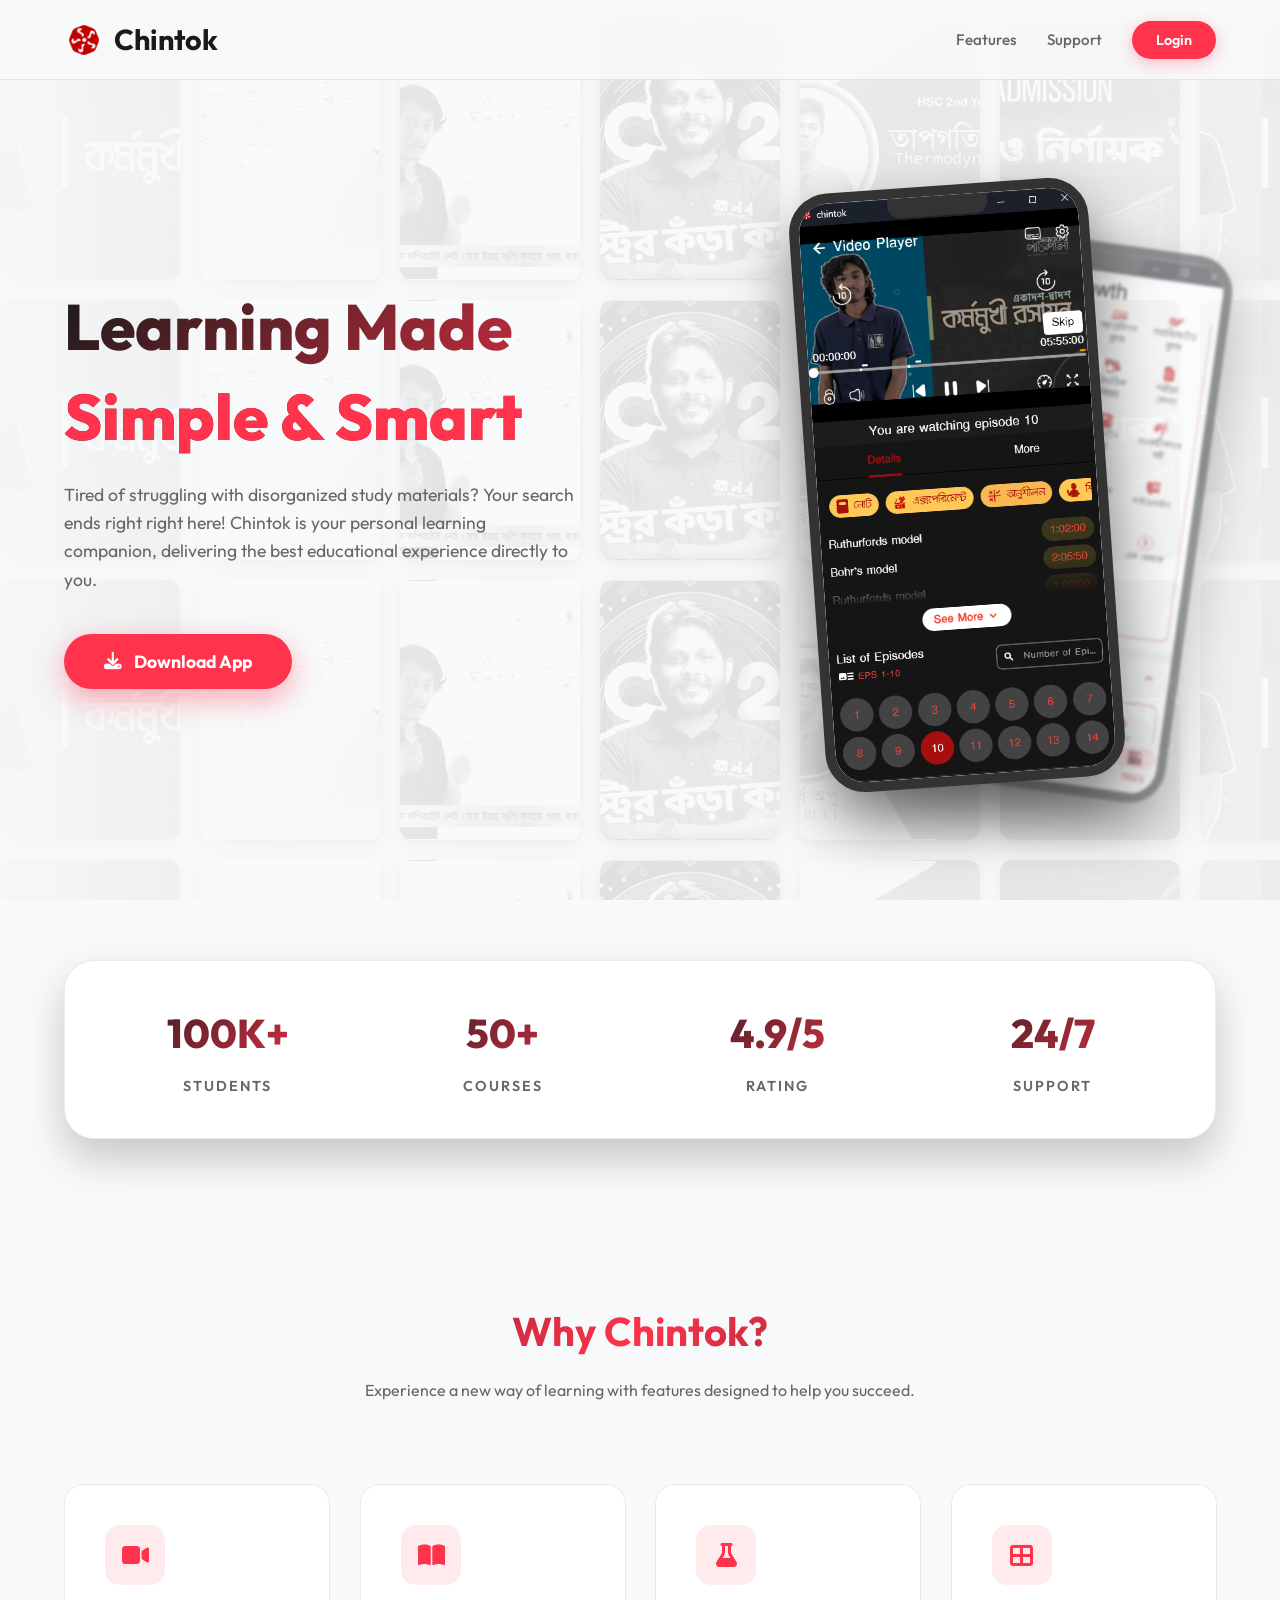
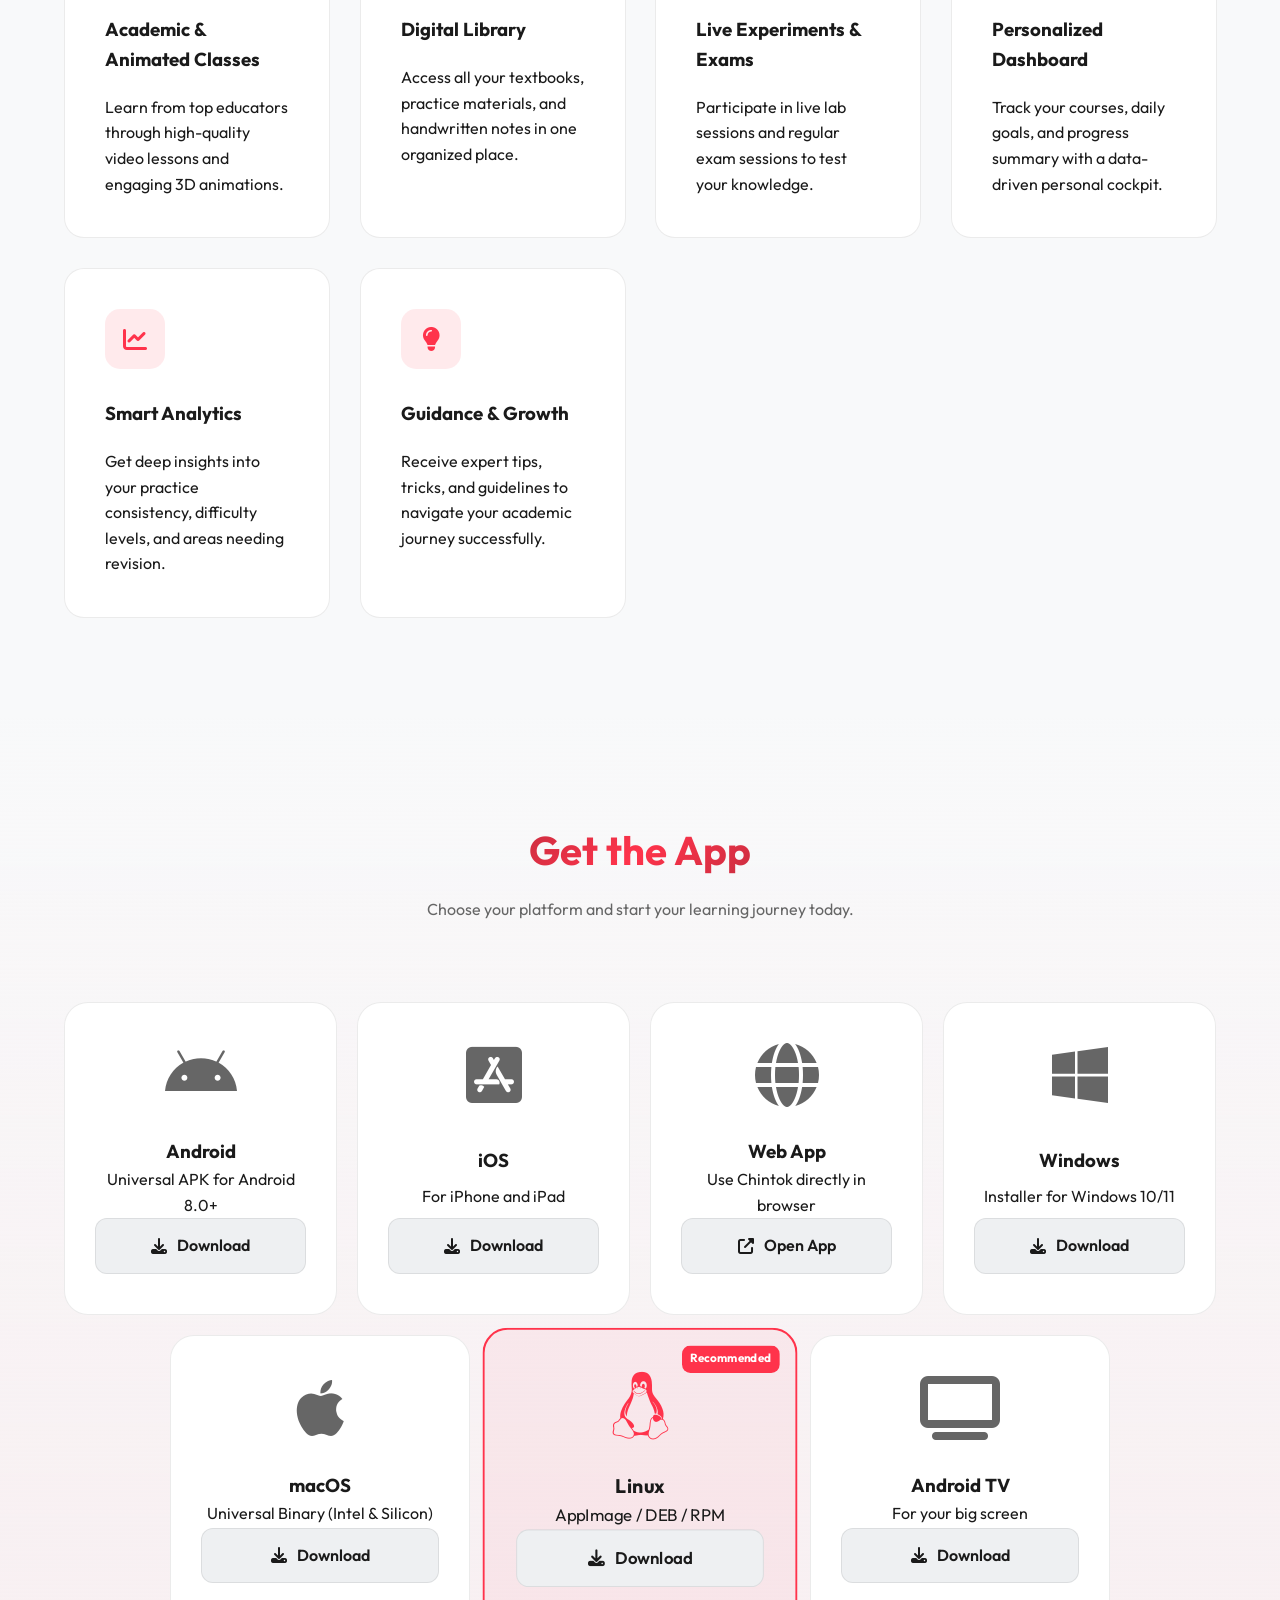
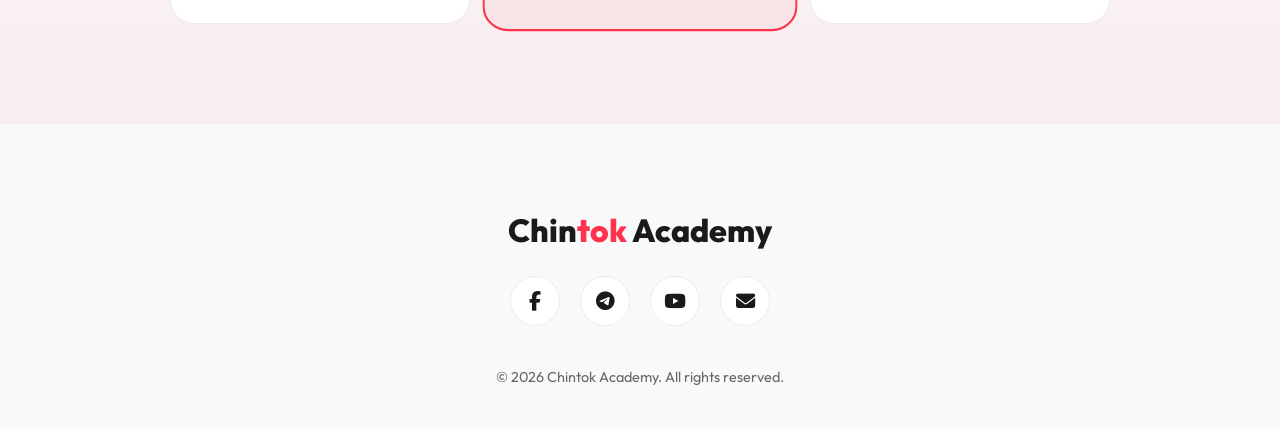
==== commit edde4ef4: "imrove" ====
--- a/index.html
+++ b/index.html
@@ -56,7 +56,7 @@
       <div class="hero-mosaic" id="hero-mosaic">
         <!-- Will be populated by JS -->
       </div>
-      <div class="hero-content">
+      <div class="hero-content reveal reveal-left">
         <h1 class="hero-title" data-i18n="hero_title">
           শিক্ষা এখন <br /><span>সহজ ও স্মার্ট</span>
         </h1>
@@ -89,7 +89,7 @@
       </div>
     </section>
 
-    <div class="stats-section reveal">
+    <div class="stats-section reveal reveal-scale">
       <div class="stats-grid">
         <div class="stat-item">
           <span class="stat-number">100K+</span>
@@ -119,7 +119,7 @@
       </div>
 
       <div class="features-grid">
-        <div class="feature-card reveal reveal-delay-1">
+        <div class="feature-card reveal reveal-scale reveal-delay-1">
           <div class="feature-icon">
             <i class="fas fa-video"></i>
           </div>
@@ -128,7 +128,7 @@
             Learn from top educators through high-quality video lessons and engaging 3D animations.
           </p>
         </div>
-        <div class="feature-card reveal reveal-delay-2">
+        <div class="feature-card reveal reveal-scale reveal-delay-2">
           <div class="feature-icon">
             <i class="fas fa-book-open"></i>
           </div>
@@ -137,7 +137,7 @@
             Access all your textbooks, practice materials, and handwritten notes in one organized place.
           </p>
         </div>
-        <div class="feature-card reveal reveal-delay-3">
+        <div class="feature-card reveal reveal-scale reveal-delay-3">
           <div class="feature-icon">
             <i class="fas fa-flask"></i>
           </div>
@@ -146,7 +146,7 @@
             Participate in live lab sessions and regular exam sessions to test your knowledge.
           </p>
         </div>
-        <div class="feature-card reveal reveal-delay-1">
+        <div class="feature-card reveal reveal-scale reveal-delay-1">
           <div class="feature-icon">
             <i class="fas fa-th-large"></i>
           </div>
@@ -155,7 +155,7 @@
             Track your courses, daily goals, and progress summary with a data-driven personal cockpit.
           </p>
         </div>
-        <div class="feature-card reveal reveal-delay-2">
+        <div class="feature-card reveal reveal-scale reveal-delay-2">
           <div class="feature-icon">
             <i class="fas fa-chart-line"></i>
           </div>
@@ -164,7 +164,7 @@
             Get deep insights into your practice consistency, difficulty levels, and areas needing revision.
           </p>
         </div>
-        <div class="feature-card reveal reveal-delay-3">
+        <div class="feature-card reveal reveal-scale reveal-delay-3">
           <div class="feature-icon">
             <i class="fas fa-lightbulb"></i>
           </div>
@@ -186,7 +186,7 @@
 
       <div class="download-grid">
         <!-- Android -->
-        <div class="download-card reveal reveal-delay-1" id="card-android">
+        <div class="download-card reveal reveal-scale reveal-delay-1" id="card-android">
           <div class="rec-badge" data-i18n="rec_badge">প্রস্তাবিত</div>
           <i class="fab fa-android device-icon"></i>
           <h3 data-i18n="dev_android">অ্যান্ড্রয়েড</h3>
@@ -197,7 +197,7 @@
         </div>
 
         <!-- iOS -->
-        <div class="download-card reveal reveal-delay-2" id="card-ios">
+        <div class="download-card reveal reveal-scale reveal-delay-2" id="card-ios">
             <div class="rec-badge" data-i18n="rec_badge">প্রস্তাবিত</div>
             <i class="fab fa-app-store-ios device-icon"></i>
             <h3 data-i18n="dev_ios">আইওএস</h3>
@@ -207,7 +207,7 @@
             >
         </div>
          <!-- Web -->
-        <div class="download-card reveal reveal-delay-3" id="card-web">
+        <div class="download-card reveal reveal-scale reveal-delay-3" id="card-web">
           <div class="rec-badge" data-i18n="instant_badge">তাৎক্ষণিক প্রবেশ</div>
           <i class="fas fa-globe device-icon"></i>
           <h3 data-i18n="dev_web">ওয়েব অ্যাপ</h3>
@@ -223,7 +223,7 @@
         </div>
 
         <!-- Windows -->
-        <div class="download-card reveal reveal-delay-1" id="card-windows">
+        <div class="download-card reveal reveal-scale reveal-delay-1" id="card-windows">
           <div class="rec-badge" data-i18n="rec_badge">প্রস্তাবিত</div>
           <i class="fab fa-windows device-icon"></i>
           <h3 data-i18n="dev_windows">উইন্ডোজ</h3>
@@ -234,7 +234,7 @@
         </div>
 
         <!-- Mac -->
-        <div class="download-card reveal reveal-delay-2" id="card-mac">
+        <div class="download-card reveal reveal-scale reveal-delay-2" id="card-mac">
           <div class="rec-badge" data-i18n="rec_badge">প্রস্তাবিত</div>
           <i class="fab fa-apple device-icon"></i>
           <h3 data-i18n="dev_mac">ম্যাক</h3>
@@ -245,7 +245,7 @@
         </div>
 
         <!-- Linux -->
-        <div class="download-card reveal reveal-delay-3" id="card-linux">
+        <div class="download-card reveal reveal-scale reveal-delay-3" id="card-linux">
           <div class="rec-badge" data-i18n="rec_badge">প্রস্তাবিত</div>
           <i class="fab fa-linux device-icon"></i>
           <h3 data-i18n="dev_linux">লিনাক্স</h3>
@@ -256,7 +256,7 @@
         </div>
 
         <!-- Android TV -->
-        <div class="download-card reveal reveal-delay-1" id="card-tv">
+        <div class="download-card reveal reveal-scale reveal-delay-1" id="card-tv">
             <div class="rec-badge" data-i18n="rec_badge">প্রস্তাবিত</div>
             <i class="fas fa-tv device-icon"></i>
             <h3 data-i18n="dev_tv">অ্যান্ড্রয়েড টিভি</h3>
--- a/css/base.css
+++ b/css/base.css
@@ -80,13 +80,18 @@
 /* --- Scroll Reveal Base --- */
 .reveal {
   opacity: 0;
-  transform: translateY(30px);
-  transition: opacity 0.8s ease, transform 0.8s ease;
+  transform: translateY(20px);
+  transition: opacity 0.8s cubic-bezier(0.4, 0, 0.2, 1), transform 0.8s cubic-bezier(0.4, 0, 0.2, 1);
+  will-change: opacity, transform;
 }
+
+.reveal-left { transform: translateX(-30px); }
+.reveal-right { transform: translateX(30px); }
+.reveal-scale { transform: scale(0.95); }
 
 .reveal.active {
   opacity: 1;
-  transform: translateY(0);
+  transform: translate(0, 0) scale(1);
 }
 
 .reveal-delay-1 { transition-delay: 0.1s; }
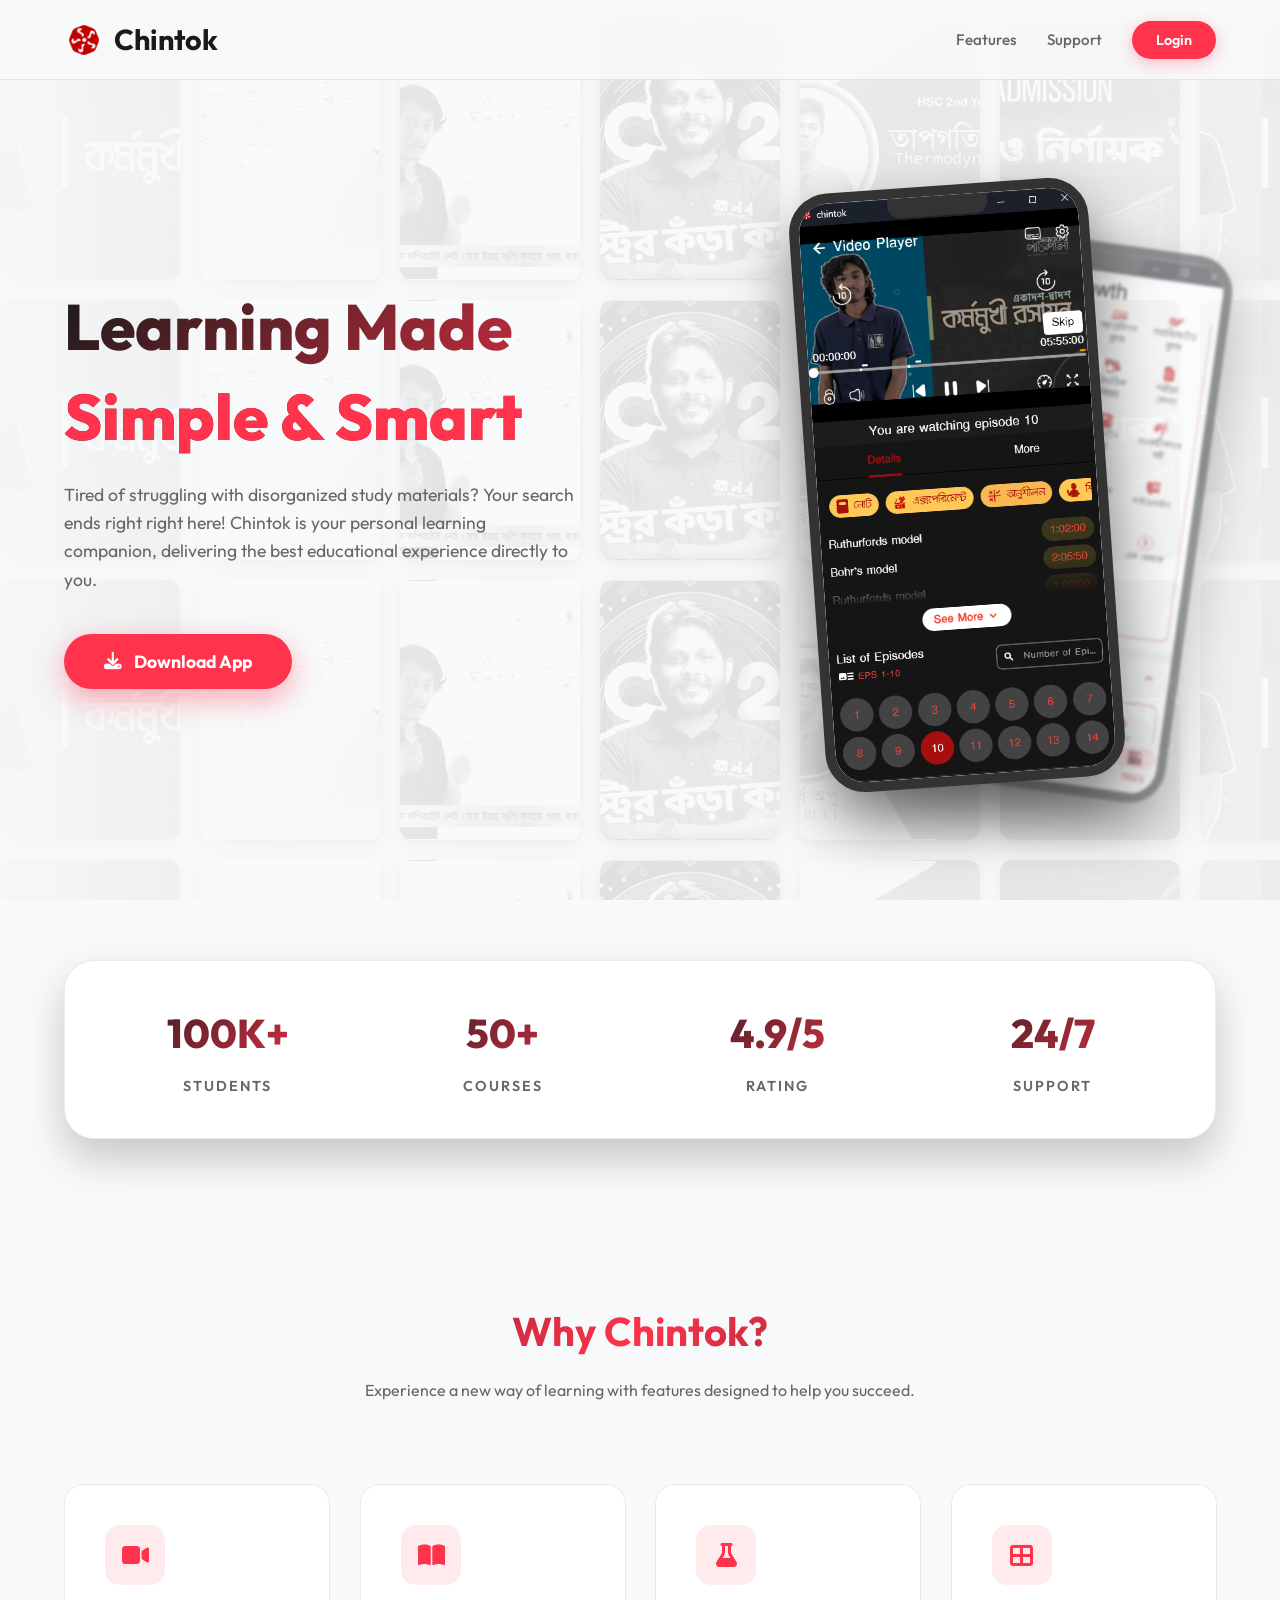
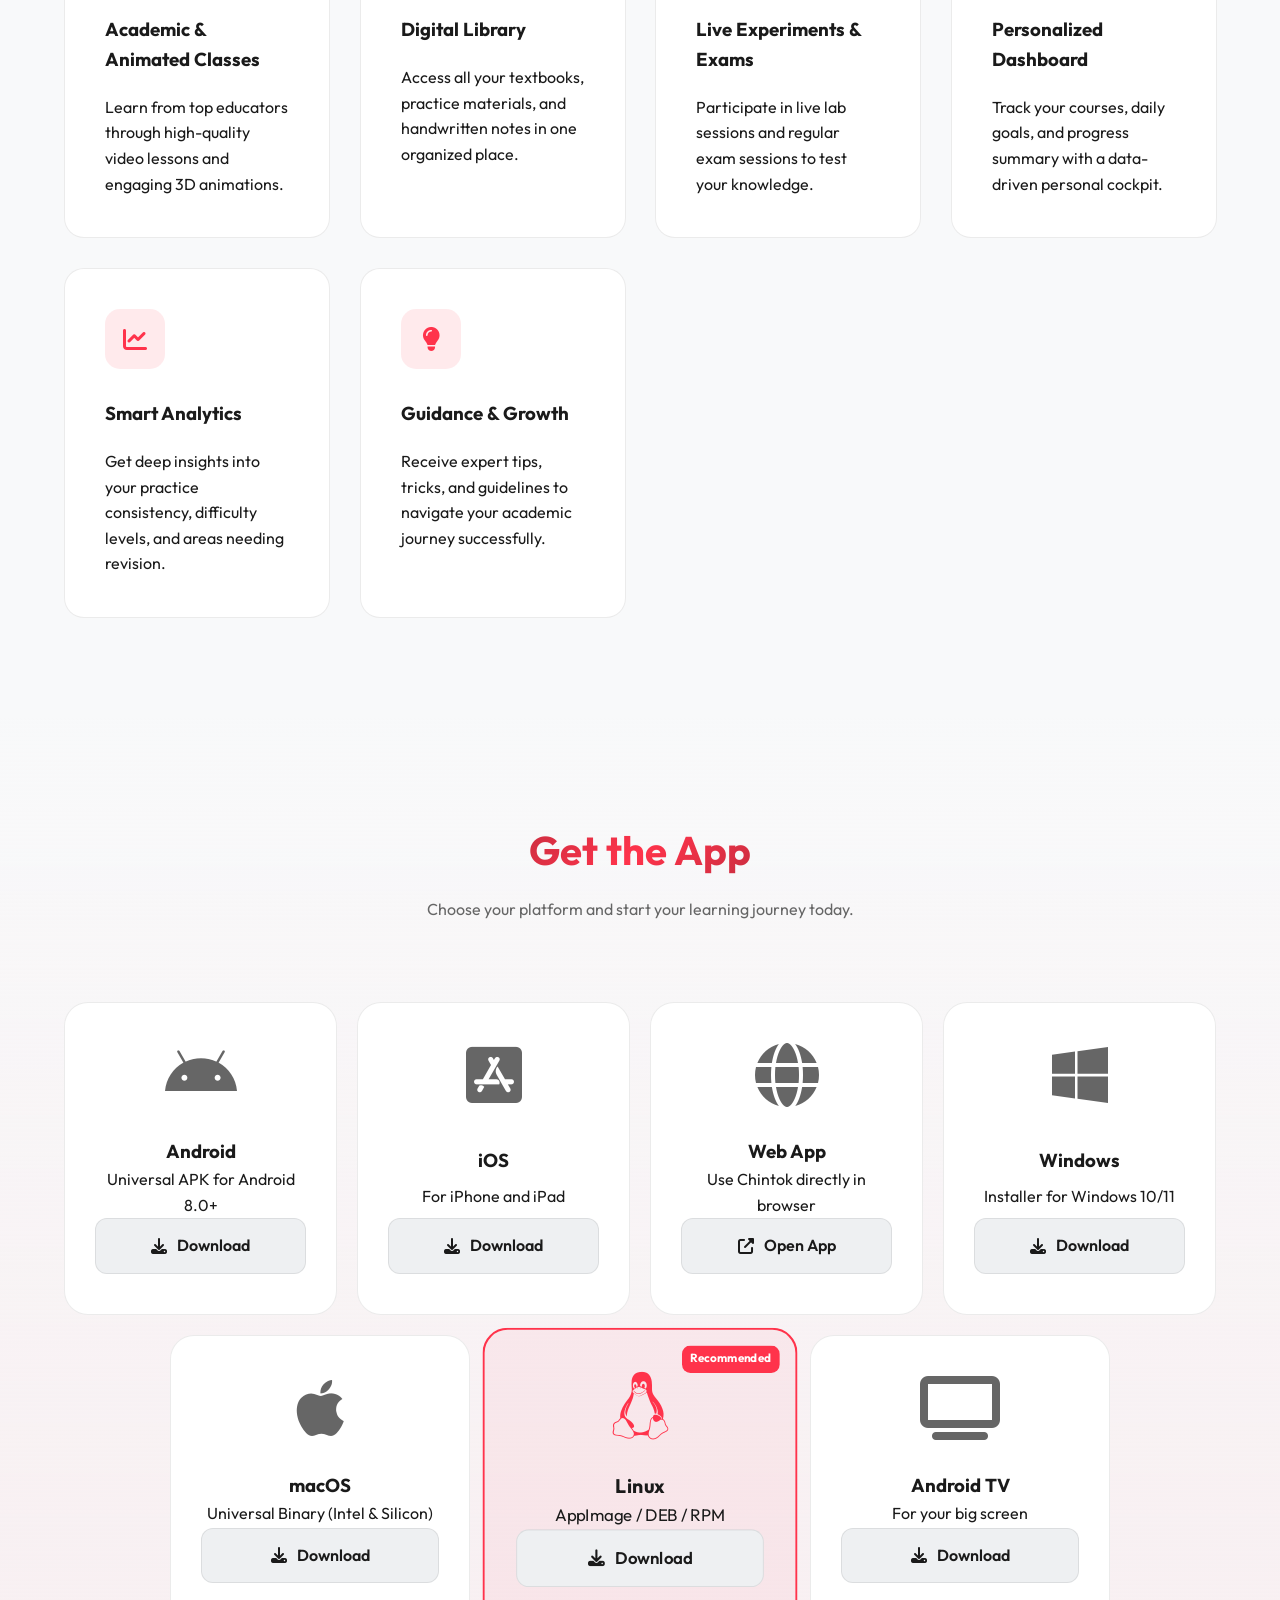
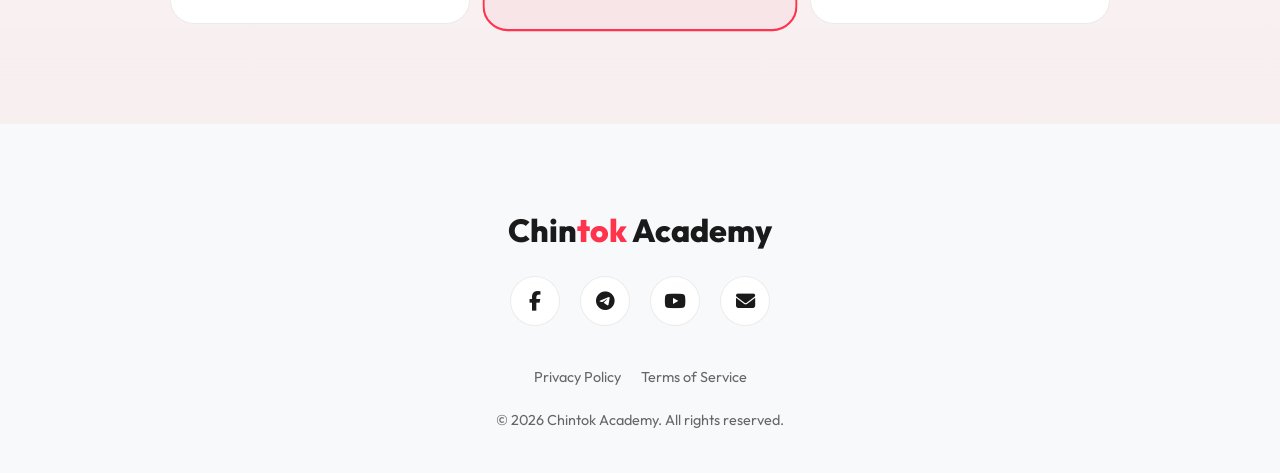
==== commit 21bb048a: "policies" ====
--- a/index.html
+++ b/index.html
@@ -295,6 +295,11 @@
         ></a>
       </div>
 
+      <div class="footer-links">
+        <a href="privacy.html" data-i18n="footer_privacy">Privacy Policy</a>
+        <a href="terms.html" data-i18n="footer_terms">Terms of Service</a>
+      </div>
+
       <p class="copyright" data-i18n="footer_rights">&copy; ২০২৬ চিন্তক একাডেমি। সর্বস্বত্ব সংরক্ষিত।</p>
     </footer>
     
--- a/css/layout.css
+++ b/css/layout.css
@@ -106,6 +106,25 @@
   border-color: var(--primary);
 }
 
+.footer-links {
+  margin-top: 20px;
+  margin-bottom: 20px;
+  display: flex;
+  gap: 20px;
+  justify-content: center;
+}
+
+.footer-links a {
+  color: var(--text-muted);
+  text-decoration: none;
+  font-size: 0.9rem;
+  transition: var(--transition);
+}
+
+.footer-links a:hover {
+  color: var(--primary);
+}
+
 .copyright {
   color: var(--text-muted);
   font-size: 0.9rem;
@@ -138,4 +157,3 @@
   background: var(--bg-primary);
   padding: 20px;
 }
-
